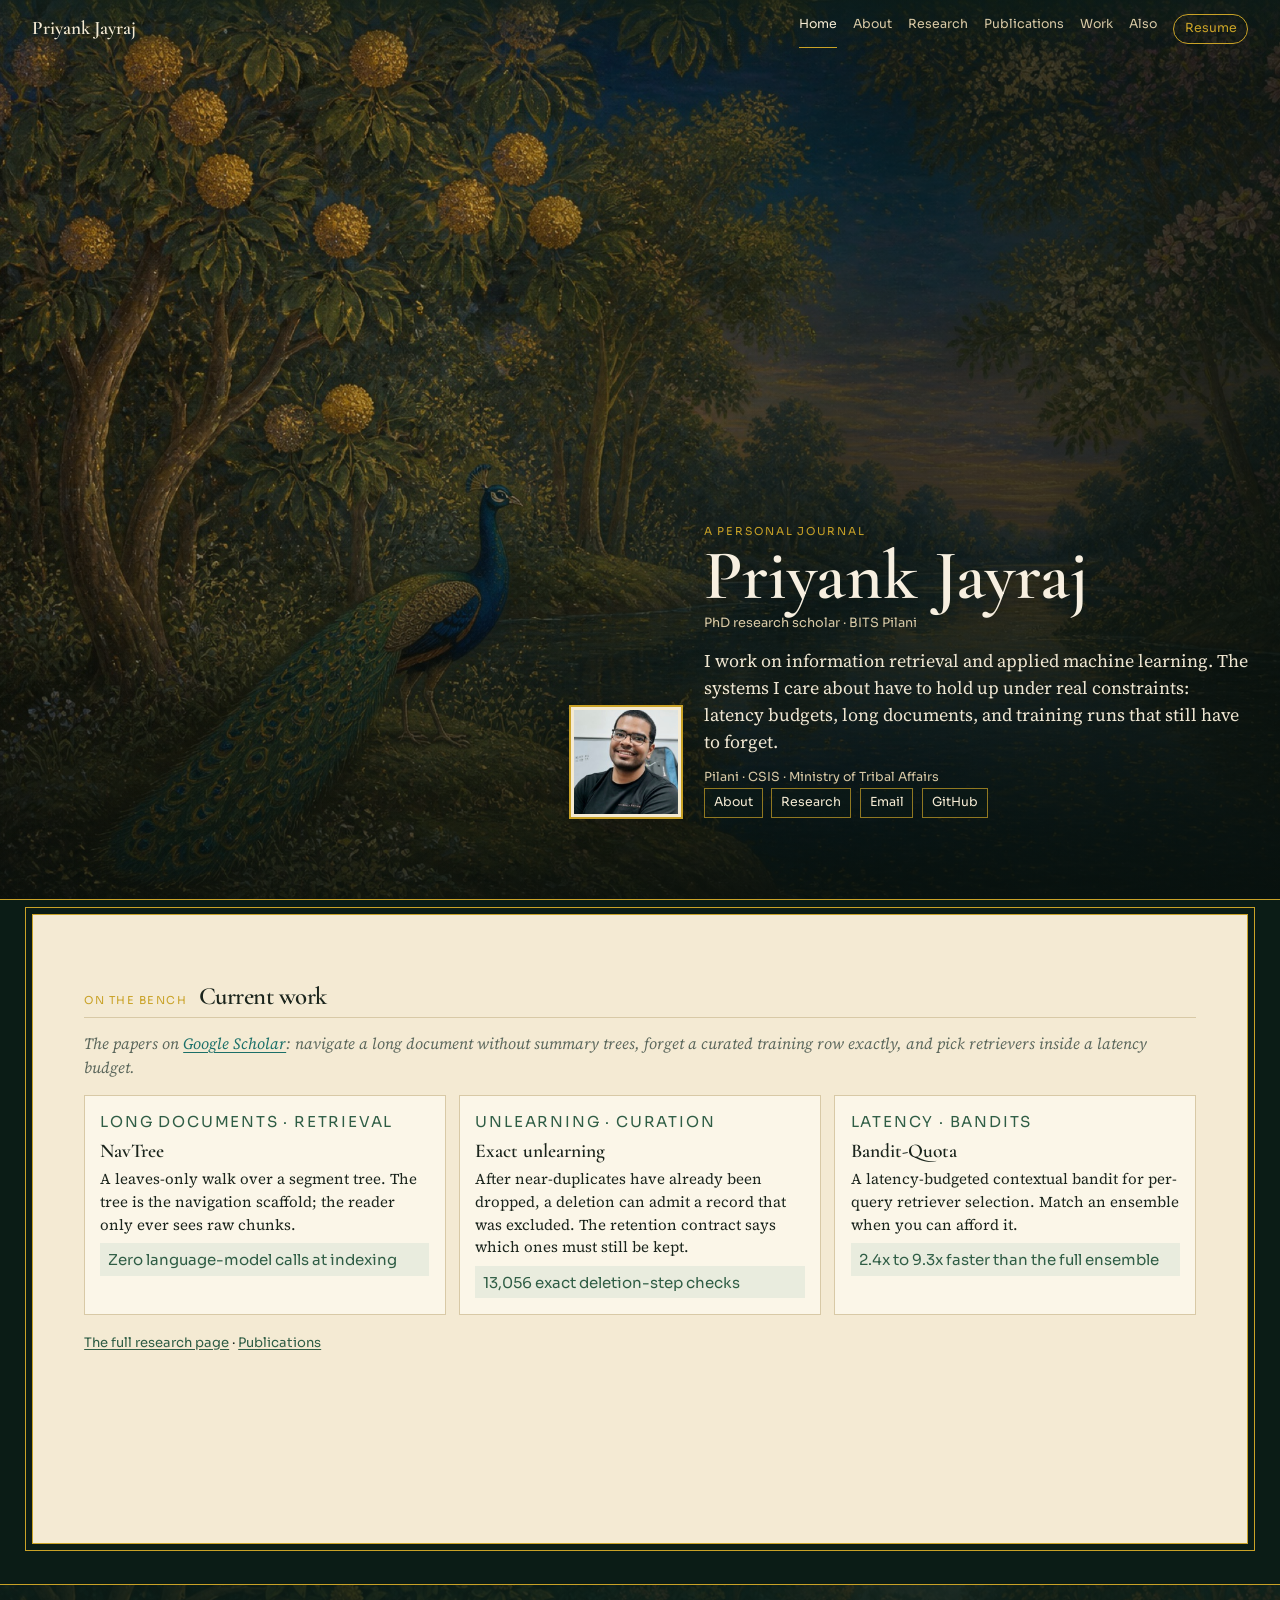
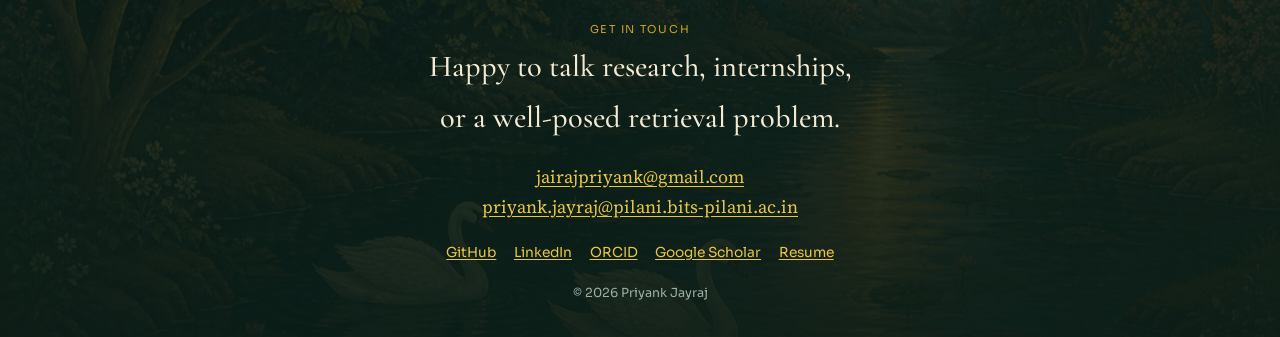
==== index.html @ d5f0e496 "Revert the site redesign and restore the Research tab. Co-authored-by: Cursor <cursoragent@cursor.co" ====
<!DOCTYPE html>
<html lang="en">
<head>
  <meta charset="utf-8">
  <meta name="viewport" content="width=device-width, initial-scale=1">
  <title>Priyank Jayraj | Information Retrieval &amp; Applied ML</title>
  <meta name="description" content="Priyank Jayraj is a PhD research scholar at BITS Pilani working on information retrieval and applied machine learning: long-document retrieval, exact unlearning, and latency-budgeted retriever selection.">
  <meta name="author" content="Priyank Jayraj">
  <link rel="canonical" href="https://skcpda.github.io/">
  <link rel="icon" href="favicon.svg" type="image/svg+xml">
  <meta name="theme-color" content="#0b1c16">
  <meta property="og:type" content="website">
  <meta property="og:title" content="Priyank Jayraj | Information Retrieval &amp; Applied ML">
  <meta property="og:description" content="PhD researcher at BITS Pilani. Long-document retrieval, exact unlearning, and latency-budgeted retriever selection. Previously Microsoft, ShareChat, and PowerUp Money.">
  <meta property="og:url" content="https://skcpda.github.io/">
  <meta property="og:image" content="https://skcpda.github.io/assets/grove-banner.jpg">
  <meta name="twitter:card" content="summary_large_image">
  <link rel="preconnect" href="https://fonts.googleapis.com">
  <link rel="preconnect" href="https://fonts.gstatic.com" crossorigin>
  <link href="https://fonts.googleapis.com/css2?family=Cormorant+Garamond:ital,wght@0,500;0,600;0,700;1,500&family=Source+Serif+4:opsz,wght@8..60,400;8..60,500;8..60,600&family=Sora:wght@400;500;600&display=swap" rel="stylesheet">
  <link rel="stylesheet" href="styles.css?v=11">

  <script type="application/ld+json">
  {
    "@context": "https://schema.org",
    "@type": "Person",
    "name": "Priyank Jayraj",
    "jobTitle": "PhD Research Scholar",
    "affiliation": { "@type": "CollegeOrUniversity", "name": "BITS Pilani" },
    "url": "https://skcpda.github.io/",
    "email": "mailto:jairajpriyank@gmail.com",
    "image": "https://skcpda.github.io/assets/photo.jpg",
    "sameAs": [
      "https://github.com/skcpda",
      "https://www.linkedin.com/in/priyank-jayraj-4380b4178/",
      "https://orcid.org/0009-0001-1670-1931",
      "https://scholar.google.com/citations?user=9L6XpCAAAAAJ&hl=en"
    ]
  }
  </script>
</head>
<body class="is-home">
  <canvas id="grove-dust" aria-hidden="true"></canvas>
  <a class="skip-link" href="#main">Skip to content</a>
  <header class="site-header">
    <div class="header-inner">
      <a class="brand" href="index.html">Priyank Jayraj</a>
      <button class="nav-toggle" type="button" aria-expanded="false" aria-controls="site-nav" aria-label="Open menu">
        <span></span><span></span>
      </button>
      <nav id="site-nav" class="nav-links" aria-label="Primary">
        <a class="is-active" href="index.html">Home</a>
        <a href="about.html">About</a>
        <a href="research.html">Research</a>
        <a href="publications.html">Publications</a>
        <a href="experience.html">Work</a>
        <a href="also.html">Also</a>
        <a class="nav-cta" href="assets/Priyank_Jayraj_Resume.pdf" target="_blank" rel="noopener">Resume</a>
      </nav>
    </div>
  </header>

  <section class="cover" aria-label="Introduction">
    <img class="cover-art" src="assets/grove-banner.jpg" alt="A dusk forest grove with kadamba trees, a river, and a peacock on the bank." width="1920" height="1080">
    <div class="cover-shade"></div>
    <div class="cover-copy">
      <span class="pfp-frame cover-pfp">
        <img class="pfp" src="assets/photo.jpg" alt="Priyank Jayraj" width="640" height="640">
      </span>
      <div class="cover-text">
        <p class="kicker">A personal journal</p>
        <h1>Priyank Jayraj</h1>
        <p class="role">PhD research scholar · BITS Pilani</p>
        <p class="lede">
          I work on information retrieval and applied machine learning.
          The systems I care about have to hold up under real constraints:
          latency budgets, long documents, and training runs that still have to forget.
        </p>
        <p class="byline">Pilani · CSIS · Ministry of Tribal Affairs</p>
        <p class="masthead-links">
          <a href="about.html">About</a>
          <a href="research.html">Research</a>
          <a href="mailto:jairajpriyank@gmail.com">Email</a>
          <a href="https://github.com/skcpda">GitHub</a>
        </p>
      </div>
    </div>
  </section>

  <main id="main" class="journal journal--home">
    <section class="entry">
      <header class="entry-head">
        <p class="idx">On the bench</p>
        <h2>Current work</h2>
      </header>
      <p class="dek">
        The papers on
        <a href="https://scholar.google.com/citations?user=9L6XpCAAAAAJ&amp;hl=en" target="_blank" rel="noopener">Google Scholar</a>:
        navigate a long document without summary trees, forget a curated training row exactly,
        and pick retrievers inside a latency budget.
      </p>
      <div class="note-grid">
        <article class="note reveal">
          <p class="note-kicker">Long documents · retrieval</p>
          <h3><a href="https://arxiv.org/abs/2610.06902" target="_blank" rel="noopener">NavTree</a></h3>
          <p>A leaves-only walk over a segment tree. The tree is the navigation scaffold; the reader only ever sees raw chunks.</p>
          <p class="facts">Zero language-model calls at indexing</p>
        </article>
        <article class="note reveal reveal-2">
          <p class="note-kicker">Unlearning · curation</p>
          <h3><a href="https://arxiv.org/abs/2610.33426" target="_blank" rel="noopener">Exact unlearning</a></h3>
          <p>After near-duplicates have already been dropped, a deletion can admit a record that was excluded. The retention contract says which ones must still be kept.</p>
          <p class="facts">13,056 exact deletion-step checks</p>
        </article>
        <article class="note reveal reveal-3">
          <p class="note-kicker">Latency · bandits</p>
          <h3><a href="https://doi.org/10.1145/3799682.3839855" target="_blank" rel="noopener">Bandit-Quota</a></h3>
          <p>A latency-budgeted contextual bandit for per-query retriever selection. Match an ensemble when you can afford it.</p>
          <p class="facts">2.4x to 9.3x faster than the full ensemble</p>
        </article>
      </div>
      <p class="continue"><a href="research.html">The full research page</a> · <a href="publications.html">Publications</a></p>
    </section>
  </main>

  <footer class="site-footer" id="contact">
    <div class="footer-copy">
      <p class="kicker">Get in touch</p>
      <h2>Happy to talk research, internships, or a well-posed retrieval problem.</h2>
      <p>
        <a href="mailto:jairajpriyank@gmail.com">jairajpriyank@gmail.com</a><br>
        <a href="mailto:priyank.jayraj@pilani.bits-pilani.ac.in">priyank.jayraj@pilani.bits-pilani.ac.in</a>
      </p>
      <p class="footer-links">
        <a href="https://github.com/skcpda">GitHub</a>
        <a href="https://www.linkedin.com/in/priyank-jayraj-4380b4178/">LinkedIn</a>
        <a href="https://orcid.org/0009-0001-1670-1931">ORCID</a>
        <a href="https://scholar.google.com/citations?user=9L6XpCAAAAAJ&amp;hl=en" target="_blank" rel="noopener">Google Scholar</a>
        <a href="assets/Priyank_Jayraj_Resume.pdf">Resume</a>
      </p>
      <p class="copyright">© <span id="year">2026</span> Priyank Jayraj</p>
    </div>
  </footer>
  <script src="script.js?v=11"></script>
</body>
</html>
---- styles.css ----
:root {
  --night: #0b1c16;
  --night-2: #10241c;
  --paper: #f4ead3;
  --ink: #1a241c;
  --muted: #5b675c;
  --line: #d8c9a6;
  --gold: #c9a227;
  --peacock: #1a6f68;
  --leaf: #2f5d45;
  --serif: "Source Serif 4", Georgia, serif;
  --display: "Cormorant Garamond", Palatino, serif;
  --ui: "Sora", "Avenir Next", sans-serif;
  --journal: 76rem;
  --header: 3.6rem;
}

*,
*::before,
*::after {
  box-sizing: border-box;
}

html {
  scroll-behavior: smooth;
}

body {
  margin: 0;
  color: var(--ink);
  background-color: var(--night);
  background-image:
    linear-gradient(rgba(11, 28, 22, 0.78), rgba(11, 28, 22, 0.88)),
    url("assets/vine-pattern.jpg");
  background-size: auto, 420px;
  background-attachment: fixed;
  font-family: var(--serif);
  font-size: 1.12rem;
  line-height: 1.7;
  overflow-x: hidden;
}

img {
  max-width: 100%;
  height: auto;
  display: block;
}

a {
  color: var(--peacock);
  text-underline-offset: 0.18em;
}

a:hover {
  color: var(--leaf);
}

.skip-link {
  position: absolute;
  left: 1rem;
  top: -4rem;
  z-index: 20;
  background: var(--gold);
  color: var(--night);
  padding: 0.6rem 0.9rem;
}

.skip-link:focus {
  top: 1rem;
}

.site-header {
  position: sticky;
  top: 0;
  z-index: 10;
  background: rgba(11, 28, 22, 0.94);
  border-bottom: 1px solid var(--gold);
}

.is-home .site-header {
  position: absolute;
  left: 0;
  right: 0;
  background: linear-gradient(to bottom, rgba(11, 28, 22, 0.62), rgba(11, 28, 22, 0));
  border-bottom: 0;
}

.is-home .site-header.is-scrolled,
.is-home .site-header:has(.nav-links.is-open) {
  position: fixed;
  background: rgba(11, 28, 22, 0.94);
  border-bottom: 1px solid var(--gold);
}

.is-home .cover {
  min-height: 100svh;
}

.header-inner {
  width: min(var(--journal), calc(100% - 2rem));
  margin: 0 auto;
  min-height: var(--header);
  display: flex;
  align-items: center;
  justify-content: space-between;
  gap: 0.75rem 1rem;
  flex-wrap: wrap;
  padding: 0.45rem 0;
}

.brand {
  color: #f4ead3;
  text-decoration: none;
  font-family: var(--display);
  font-size: 1.2rem;
  font-weight: 600;
}

.nav-links {
  display: flex;
  flex-wrap: wrap;
  justify-content: flex-end;
  gap: 0.35rem 1rem;
  font-family: var(--ui);
  font-size: 0.78rem;
}

.nav-links a {
  color: #d8c9a6;
  text-decoration: none;
}

.nav-links a:hover,
.nav-links a.is-active {
  color: #f4ead3;
}

.nav-cta {
  border: 1px solid var(--gold);
  color: var(--gold) !important;
  padding: 0.22rem 0.65rem;
  border-radius: 999px;
}

.nav-toggle {
  display: none;
  width: 2.3rem;
  height: 2.3rem;
  border: 0;
  background: transparent;
  padding: 0;
}

.nav-toggle span {
  display: block;
  height: 1.5px;
  margin: 6px 4px;
  background: #f4ead3;
}

.cover {
  position: relative;
  z-index: 1;
  min-height: calc(100svh - var(--header));
  overflow: hidden;
  border-bottom: 1px solid var(--gold);
}

.cover-art {
  position: absolute;
  inset: 0;
  width: 100%;
  height: 100%;
  object-fit: cover;
  object-position: 36% 48%;
  animation: kenburns 32s ease-in-out infinite alternate;
}

.cover-shade {
  position: absolute;
  inset: 0;
  background:
    linear-gradient(100deg, rgba(8, 16, 12, 0.08) 0%, rgba(8, 16, 12, 0.12) 36%, rgba(8, 16, 12, 0.62) 64%, rgba(8, 16, 12, 0.78) 100%),
    linear-gradient(to top, rgba(8, 16, 12, 0.72) 0%, rgba(8, 16, 12, 0.18) 42%, transparent 62%);
}

.cover-copy {
  position: absolute;
  right: max(1.4rem, calc((100% - var(--journal)) / 2));
  bottom: 9%;
  display: grid;
  grid-template-columns: auto minmax(0, 34rem);
  gap: 1.2rem 1.4rem;
  align-items: end;
  max-width: min(46rem, calc(100% - 2.4rem));
  color: #f4ead3;
}

.cover-pfp {
  width: 108px;
  height: 108px;
  background: rgba(11, 28, 22, 0.35);
  box-shadow: 0 0 0 1px var(--gold), 0 10px 28px rgba(0, 0, 0, 0.35);
}

.cover .kicker {
  color: var(--gold);
}

.cover h1 {
  margin: 0;
  font-family: var(--display);
  font-size: clamp(2.6rem, 7vw, 4.4rem);
  font-weight: 600;
  line-height: 0.95;
  color: #f7efe0;
  text-shadow: 0 2px 24px rgba(8, 16, 12, 0.45);
}

.cover .role,
.cover .byline {
  color: #d8c9a6;
}

.cover .lede {
  margin: 0.85rem 0 0.7rem;
  max-width: 34rem;
  color: #efe6d2;
  font-size: 1.12rem;
  line-height: 1.5;
}

.cover .masthead-links a {
  color: #f4ead3;
  border-color: rgba(201, 162, 39, 0.7);
  background: rgba(11, 28, 22, 0.38);
}

.cover .masthead-links a:hover {
  background: rgba(201, 162, 39, 0.18);
  border-color: var(--gold);
}

.journal--home {
  min-height: 0;
  margin-top: 1.4rem;
}

.hero {
  margin: 0;
  height: min(48vw, 340px);
  overflow: hidden;
  border-bottom: 1px solid var(--gold);
}

.hero img {
  width: 100%;
  height: 100%;
  object-fit: cover;
  object-position: 42% 60%;
}

.journal {
  width: min(var(--journal), calc(100% - 1.4rem));
  margin: 0.85rem auto 2.5rem;
  padding: 2.6rem 3.2rem 3rem;
  min-height: 70vh;
  background: var(--paper);
  border: 1px solid var(--gold);
  box-shadow: 0 0 0 6px var(--night), 0 0 0 7px var(--gold);
  font-size: 1.02rem;
  line-height: 1.5;
}

.masthead {
  display: grid;
  grid-template-columns: auto minmax(0, 1fr);
  column-gap: 2.2rem;
  row-gap: 0.45rem;
  align-items: start;
  padding-bottom: 1.8rem;
  margin-bottom: 0.4rem;
  border-bottom: 1px solid var(--gold);
}

.author {
  display: flex;
  align-items: center;
  gap: 1.15rem;
  grid-row: 1 / 4;
  margin: 0;
}

.lede {
  margin: 0;
  font-size: 1.06rem;
  line-height: 1.55;
}

.byline {
  margin: 0;
  color: var(--muted);
  font-family: var(--ui);
  font-size: 0.78rem;
}

.masthead-links {
  display: flex;
  flex-wrap: wrap;
  gap: 0.45rem 0.55rem;
  margin: 0;
  font-family: var(--ui);
  font-size: 0.78rem;
}

.pfp-frame {
  display: grid;
  place-items: center;
  width: 112px;
  height: 112px;
  flex: 0 0 auto;
  padding: 3px;
  background: var(--paper);
  border: 1px solid var(--gold);
}

.pfp {
  width: 100%;
  height: 100%;
  object-fit: contain;
  object-position: center;
}

.kicker {
  margin: 0 0 0.15rem;
  font-family: var(--ui);
  font-size: 0.68rem;
  letter-spacing: 0.16em;
  text-transform: uppercase;
  color: var(--peacock);
}

.masthead h1 {
  margin: 0;
  font-family: var(--display);
  font-size: clamp(1.9rem, 5vw, 2.55rem);
  font-weight: 600;
  line-height: 1.1;
}

.role {
  margin: 0.15rem 0 0;
  color: var(--muted);
  font-family: var(--ui);
  font-size: 0.8rem;
}

.masthead-links a {
  text-decoration: none;
  border: 1px solid var(--line);
  padding: 0.22rem 0.55rem;
  background: #fbf6e8;
}

.entry {
  padding: 1.6rem 0 0.2rem;
  overflow: hidden;
  scroll-margin-top: 5rem;
}

.entry + .entry {
  margin-top: 0.6rem;
  border-top: 0;
}

.entry-head {
  display: flex;
  align-items: baseline;
  gap: 0.7rem;
  margin: 0 0 0.85rem;
  padding-bottom: 0.45rem;
  border-bottom: 1px solid var(--line);
}

.idx {
  margin: 0;
  font-family: var(--ui);
  font-size: 0.68rem;
  letter-spacing: 0.14em;
  text-transform: uppercase;
  color: var(--gold);
  flex: 0 0 auto;
}

.entry h2 {
  margin: 0;
  font-family: var(--display);
  font-size: 1.55rem;
  font-weight: 600;
  letter-spacing: -0.02em;
  line-height: 1.15;
}

.prose {
  columns: 2;
  column-gap: 2.4rem;
}

.prose p {
  margin: 0 0 0.65rem;
}

.dek {
  margin: 0 0 1rem;
  color: var(--muted);
  font-style: italic;
  font-size: 0.98rem;
}

blockquote {
  margin: 0.85rem 0 0;
  padding: 0.15rem 0 0.15rem 0.9rem;
  border-left: 2px solid var(--gold);
  color: var(--muted);
  font-family: var(--display);
  font-size: 1.12rem;
  font-style: italic;
  line-height: 1.4;
  column-span: all;
}

.note-grid {
  display: grid;
  grid-template-columns: repeat(3, minmax(0, 1fr));
  gap: 0.85rem;
}

.also-grid {
  display: grid;
  grid-template-columns: 1fr 1fr;
  gap: 0.85rem;
}

.note {
  margin: 0;
  padding: 0.9rem 0.95rem 1rem;
  background: #fbf6e8;
  border: 1px solid var(--line);
}

.note p,
.note li {
  margin: 0 0 0.45rem;
  font-size: 0.94rem;
}

.note p:last-child,
.note li:last-child {
  margin-bottom: 0;
}

.note-kicker {
  margin: 0 0 0.3rem;
  font-family: var(--ui);
  font-size: 0.68rem;
  letter-spacing: 0.12em;
  text-transform: uppercase;
  color: var(--leaf);
}

.facts {
  margin: 0.55rem 0 0.4rem;
  padding: 0.35rem 0.5rem;
  background: rgba(26, 111, 104, 0.08);
  font-family: var(--ui);
  font-size: 0.74rem;
  line-height: 1.4;
  color: var(--leaf);
}

.note h3 a {
  color: inherit;
  text-decoration: none;
}

.note h3 a:hover {
  color: var(--peacock);
}

.note h3,
.job h3,
.pubs h3 {
  margin: 0 0 0.3rem;
  font-family: var(--display);
  font-size: 1.22rem;
  font-weight: 600;
  line-height: 1.2;
}

.note ul,
.job ul {
  margin: 0;
  padding-left: 1.05rem;
}

.icpc {
  display: grid;
  grid-template-columns: 1fr 1fr;
  gap: 0.15rem 0.8rem;
  font-size: 0.86rem;
}

.job {
  display: grid;
  grid-template-columns: 15.5rem minmax(0, 1fr);
  gap: 0.4rem 1.4rem;
  margin: 0;
  padding: 1rem 0;
  border-top: 1px solid var(--line);
}

.job:first-of-type {
  margin-top: 0.2rem;
}

.job h3 {
  font-size: 1.28rem;
  margin: 0 0 0.2rem;
}

.job header p {
  margin: 0;
  color: var(--muted);
  font-family: var(--ui);
  font-size: 0.75rem;
  line-height: 1.4;
}

.job li {
  margin: 0 0 0.35rem;
  font-size: 0.95rem;
}

.job li:last-child {
  margin-bottom: 0;
}

.pubs {
  list-style: none;
  margin: 0;
  padding: 0;
}

.pubs li {
  margin: 0;
  padding: 0.85rem 0;
  border-top: 1px solid var(--line);
}

.pubs li:first-child {
  border-top: 0;
  padding-top: 0.15rem;
}

.pub-venue {
  display: inline-block;
  margin: 0 0 0.25rem;
  padding: 0.12rem 0.45rem;
  border: 1px solid var(--gold);
  font-family: var(--ui);
  font-size: 0.68rem;
  letter-spacing: 0.06em;
  text-transform: uppercase;
  color: var(--leaf);
}

.pubs h3 {
  font-size: 1.12rem;
}

.pub-authors,
.pub-place {
  margin: 0.15rem 0 0;
  font-family: var(--ui);
  font-size: 0.78rem;
  color: var(--muted);
}

.site-footer {
  margin: 0;
  color: #f4ead3;
  text-align: center;
  background-image:
    linear-gradient(rgba(11, 28, 22, 0.82), rgba(11, 28, 22, 0.94)),
    url("assets/swans.jpg");
  background-size: cover;
  background-position: center 60%;
  border-top: 1px solid var(--gold);
}

.footer-copy {
  width: min(var(--journal), calc(100% - 2rem));
  margin: 0 auto;
  padding: 2.2rem 0 2rem;
}

.site-footer .kicker {
  color: var(--gold);
}

.site-footer h2 {
  margin: 0 auto 0.9rem;
  max-width: 28rem;
  font-family: var(--display);
  font-weight: 500;
  font-size: clamp(1.4rem, 3vw, 1.9rem);
}

.site-footer a {
  color: #e8c547;
}

.footer-links {
  display: flex;
  justify-content: center;
  flex-wrap: wrap;
  gap: 0.7rem 1.1rem;
  font-family: var(--ui);
  font-size: 0.86rem;
}

.copyright {
  margin: 1.2rem 0 0;
  color: #9bb0a6;
  font-family: var(--ui);
  font-size: 0.78rem;
}

@media (max-width: 840px) {
  .nav-toggle {
    display: block;
  }

  .nav-links {
    display: none;
    position: static;
    width: 100%;
    flex-direction: column;
    align-items: flex-start;
    padding: 0.15rem 0 0.35rem;
    gap: 0.55rem;
  }

  .nav-links.is-open {
    display: flex;
  }

  .journal {
    padding: 1.3rem 1.05rem 1.7rem;
  }

  .hero {
    height: 200px;
  }

  .cover {
    min-height: 100svh;
  }

  .cover-copy {
    left: 1rem;
    right: 1rem;
    bottom: 1.25rem;
    grid-template-columns: 1fr;
    max-width: none;
  }

  .cover-pfp {
    width: 84px;
    height: 84px;
  }

  .cover .lede {
    font-size: 1rem;
  }

  .cover-shade {
    background:
      linear-gradient(to top, rgba(8, 16, 12, 0.88) 0%, rgba(8, 16, 12, 0.45) 46%, rgba(8, 16, 12, 0.18) 100%);
  }

  .masthead,
  .note-grid,
  .also-grid,
  .job,
  .icpc,
  .prose {
    grid-template-columns: 1fr;
    columns: 1;
  }

  .author {
    grid-row: auto;
  }

  .pfp-frame {
    width: 88px;
    height: 88px;
  }
}

#grove-dust {
  position: fixed;
  inset: 0;
  z-index: 0;
  width: 100%;
  height: 100%;
  pointer-events: none;
}

.site-header,
.hero,
.journal,
.site-footer {
  position: relative;
  z-index: 1;
}

.site-header {
  z-index: 10;
}

.hero img {
  animation: kenburns 28s ease-in-out infinite alternate;
}

.hero--compact {
  height: min(28vw, 168px);
}

.journal {
  animation: journal-open 0.85s cubic-bezier(0.22, 1, 0.36, 1);
}

.grove-mark {
  position: absolute;
  width: 7.5rem;
  opacity: 0.14;
  pointer-events: none;
  animation: sway 7s ease-in-out infinite;
}

.grove-mark--peacock {
  top: 1.2rem;
  right: 1.4rem;
}

.grove-mark--swan {
  bottom: 1.4rem;
  left: 1.2rem;
  width: 6.2rem;
  animation-delay: -2.4s;
}

.journal {
  position: relative;
}

.nav-links a {
  position: relative;
  transition: color 0.2s ease;
}

.nav-links a::after {
  content: "";
  position: absolute;
  left: 0;
  bottom: -0.28rem;
  width: 100%;
  height: 1px;
  background: var(--gold);
  transform: scaleX(0);
  transform-origin: left;
  transition: transform 0.25s ease;
}

.nav-links a:hover::after,
.nav-links a.is-active::after {
  transform: scaleX(1);
}

.nav-cta::after {
  display: none;
}

.nav-cta {
  transition: background 0.2s ease, color 0.2s ease, box-shadow 0.2s ease;
}

.nav-cta:hover {
  background: var(--gold);
  color: var(--night) !important;
  box-shadow: 0 0 16px rgba(201, 162, 39, 0.35);
}

.pfp-frame {
  animation: glow-ring 4.8s ease-in-out infinite;
}

.masthead-links a {
  transition: border-color 0.2s ease, transform 0.2s ease, background 0.2s ease;
}

.masthead-links a:hover {
  border-color: var(--gold);
  transform: translateY(-2px);
  background: #fff8e6;
}

.note,
.job,
.pubs li,
.pub-card {
  transition: transform 0.25s ease, border-color 0.25s ease, box-shadow 0.25s ease;
}

.note:hover,
.pub-card:hover {
  transform: translateY(-4px);
  border-color: var(--gold);
  box-shadow: 0 10px 24px rgba(11, 28, 22, 0.1);
}

.continue {
  margin: 1.1rem 0 0;
  font-family: var(--ui);
  font-size: 0.82rem;
}

.continue a {
  color: var(--leaf);
}

.chapter-grid {
  display: grid;
  grid-template-columns: repeat(3, minmax(0, 1fr));
  gap: 0.85rem;
  margin-top: 0.4rem;
}

.chapter {
  display: block;
  padding: 1rem 1rem 1.05rem;
  color: inherit;
  text-decoration: none;
  background: #fbf6e8;
  border: 1px solid var(--line);
  transition: transform 0.25s ease, border-color 0.25s ease, box-shadow 0.25s ease;
}

.chapter:hover {
  color: inherit;
  transform: translateY(-4px);
  border-color: var(--gold);
  box-shadow: 0 10px 24px rgba(11, 28, 22, 0.1);
}

.chapter .idx {
  margin-bottom: 0.35rem;
}

.chapter h3 {
  margin: 0 0 0.35rem;
  font-family: var(--display);
  font-size: 1.28rem;
}

.chapter p {
  margin: 0;
  color: var(--muted);
  font-size: 0.92rem;
}

.pub-card {
  margin: 0 0 0.9rem;
  padding: 1rem 1.05rem 1.05rem;
  background: #fbf6e8;
  border: 1px solid var(--line);
}

.pub-card h3 {
  margin: 0.35rem 0 0.35rem;
  font-family: var(--display);
  font-size: 1.18rem;
  line-height: 1.25;
}

.pub-card h3 a {
  color: inherit;
  text-decoration: none;
}

.pub-card h3 a:hover {
  color: var(--peacock);
}

.btn-row {
  display: flex;
  flex-wrap: wrap;
  gap: 0.45rem;
  margin-top: 0.7rem;
}

.btn {
  display: inline-flex;
  align-items: center;
  padding: 0.22rem 0.6rem;
  border: 1px solid var(--gold);
  color: var(--leaf);
  font-family: var(--ui);
  font-size: 0.72rem;
  letter-spacing: 0.04em;
  text-decoration: none;
  background: rgba(201, 162, 39, 0.08);
  transition: background 0.2s ease, color 0.2s ease;
}

.btn:hover {
  background: var(--gold);
  color: var(--night);
}

.reveal {
  opacity: 0;
  transform: translateY(18px);
}

.reveal.is-in {
  animation: rise 0.7s cubic-bezier(0.22, 1, 0.36, 1) forwards;
}

.reveal-2 { animation-delay: 0.08s; }
.reveal-3 { animation-delay: 0.16s; }
.reveal-4 { animation-delay: 0.24s; }

@keyframes kenburns {
  from { transform: scale(1) translate3d(0, 0, 0); }
  to { transform: scale(1.08) translate3d(-1.4%, -1.2%, 0); }
}

@keyframes journal-open {
  from {
    opacity: 0;
    transform: translateY(22px) scale(0.985);
  }
  to {
    opacity: 1;
    transform: none;
  }
}

@keyframes sway {
  0%, 100% { transform: rotate(-3deg) translateY(0); }
  50% { transform: rotate(4deg) translateY(-6px); }
}

@keyframes glow-ring {
  0%, 100% { box-shadow: 0 0 0 0 rgba(201, 162, 39, 0.18); }
  50% { box-shadow: 0 0 0 6px rgba(201, 162, 39, 0); }
}

@keyframes rise {
  to {
    opacity: 1;
    transform: none;
  }
}

@media (max-width: 840px) {
  .chapter-grid {
    grid-template-columns: 1fr;
  }

  .grove-mark {
    display: none;
  }

  .hero--compact {
    height: 120px;
  }
}

@media (prefers-reduced-motion: reduce) {
  html {
    scroll-behavior: auto;
  }

  body {
    background-attachment: scroll;
  }

  .hero img,
  .cover-art,
  .journal,
  .grove-mark,
  .pfp-frame,
  .reveal,
  .reveal.is-in {
    animation: none !important;
    opacity: 1;
    transform: none;
  }

  .note:hover,
  .pub-card:hover,
  .chapter:hover,
  .masthead-links a:hover {
    transform: none;
  }
}
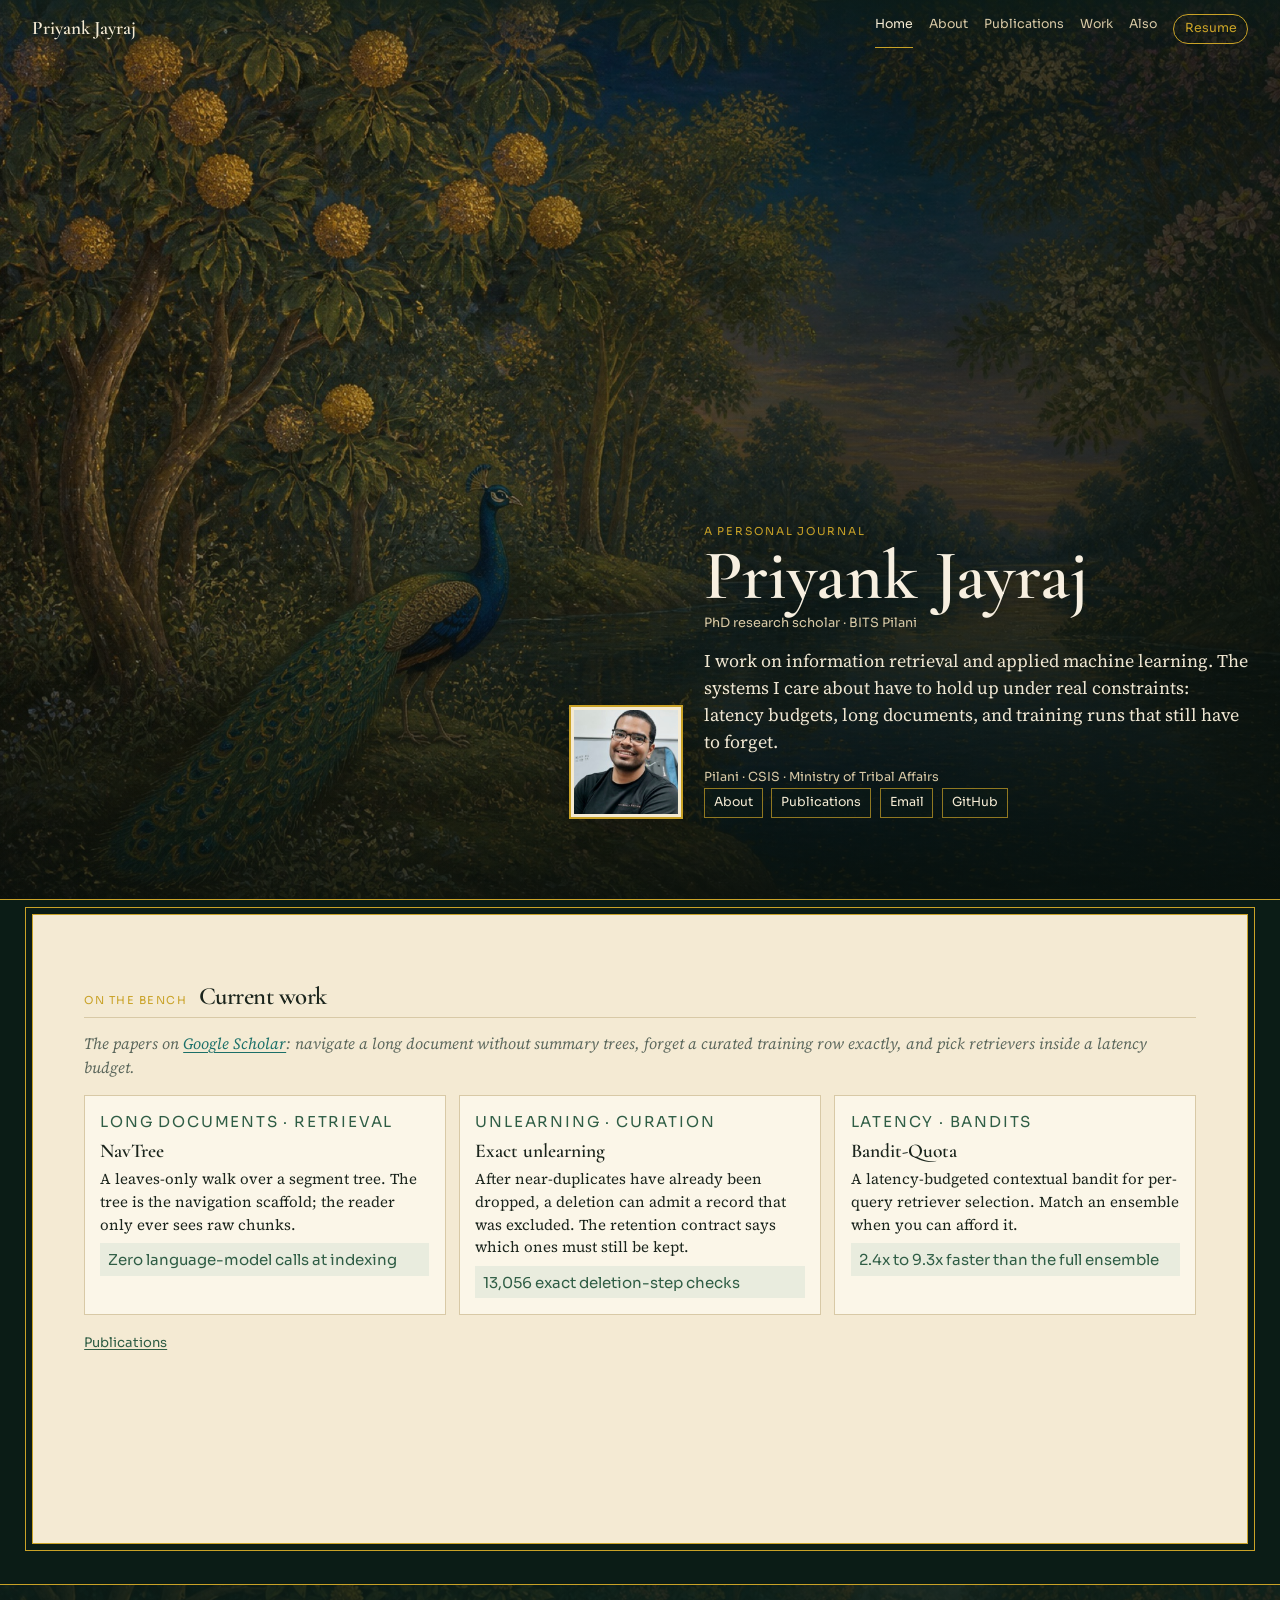
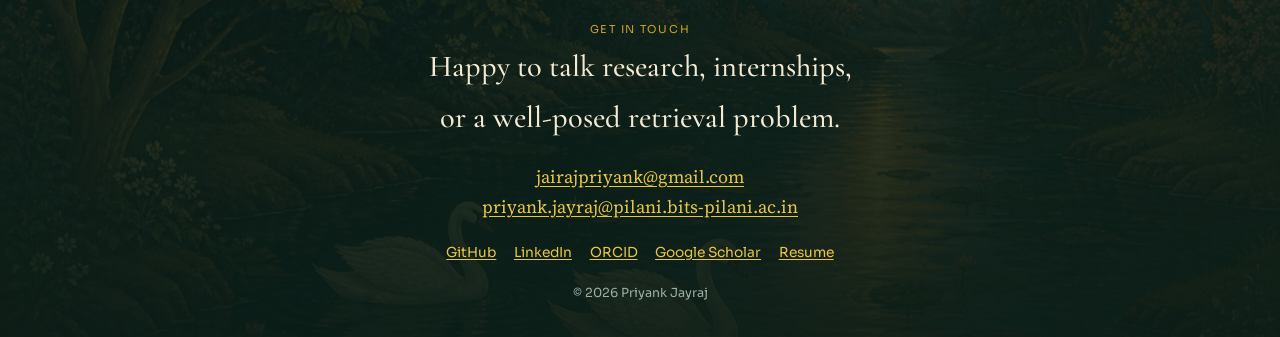
==== commit e5348934: "Remove the Research tab from the site navigation. Co-authored-by: Cursor <cursoragent@cursor.com>" ====
--- a/index.html
+++ b/index.html
@@ -51,7 +51,6 @@
       <nav id="site-nav" class="nav-links" aria-label="Primary">
         <a class="is-active" href="index.html">Home</a>
         <a href="about.html">About</a>
-        <a href="research.html">Research</a>
         <a href="publications.html">Publications</a>
         <a href="experience.html">Work</a>
         <a href="also.html">Also</a>
@@ -79,7 +78,7 @@
         <p class="byline">Pilani · CSIS · Ministry of Tribal Affairs</p>
         <p class="masthead-links">
           <a href="about.html">About</a>
-          <a href="research.html">Research</a>
+          <a href="publications.html">Publications</a>
           <a href="mailto:jairajpriyank@gmail.com">Email</a>
           <a href="https://github.com/skcpda">GitHub</a>
         </p>
@@ -119,7 +118,7 @@
           <p class="facts">2.4x to 9.3x faster than the full ensemble</p>
         </article>
       </div>
-      <p class="continue"><a href="research.html">The full research page</a> · <a href="publications.html">Publications</a></p>
+      <p class="continue"><a href="publications.html">Publications</a></p>
     </section>
   </main>
 
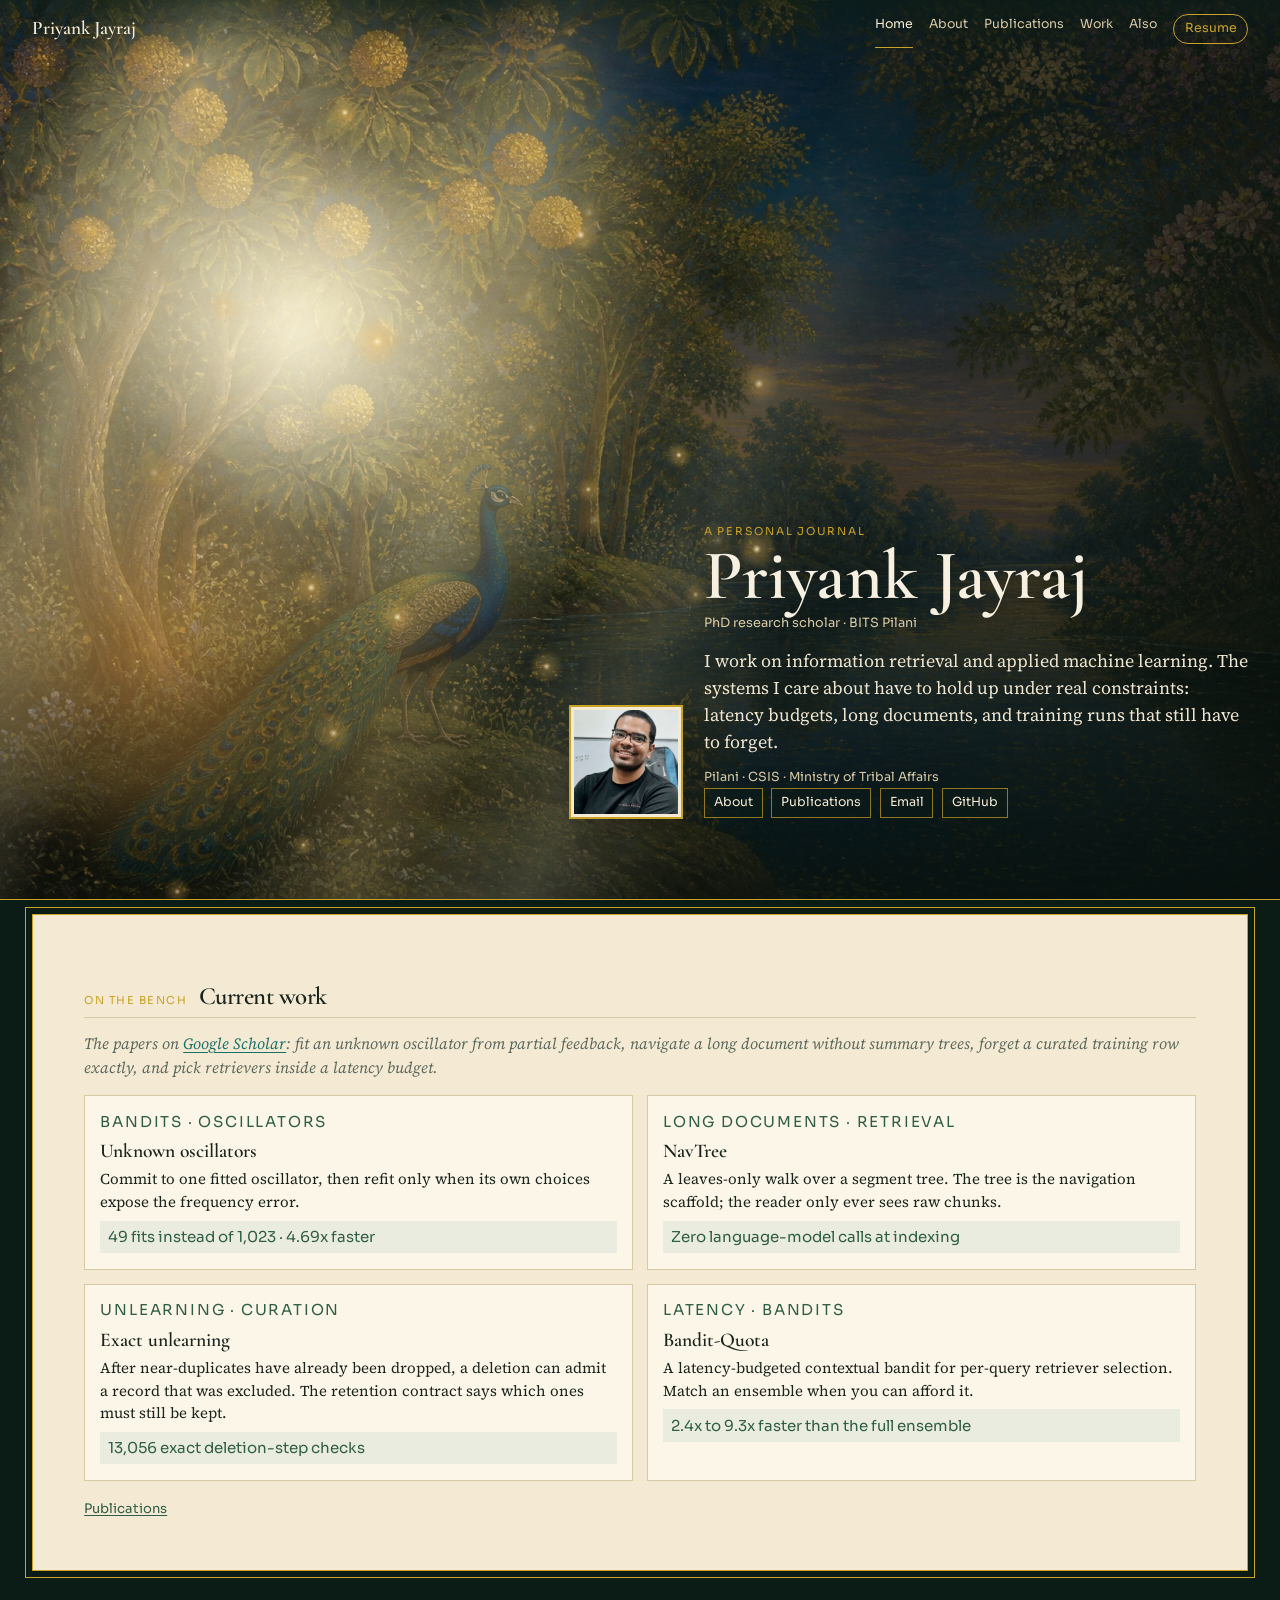
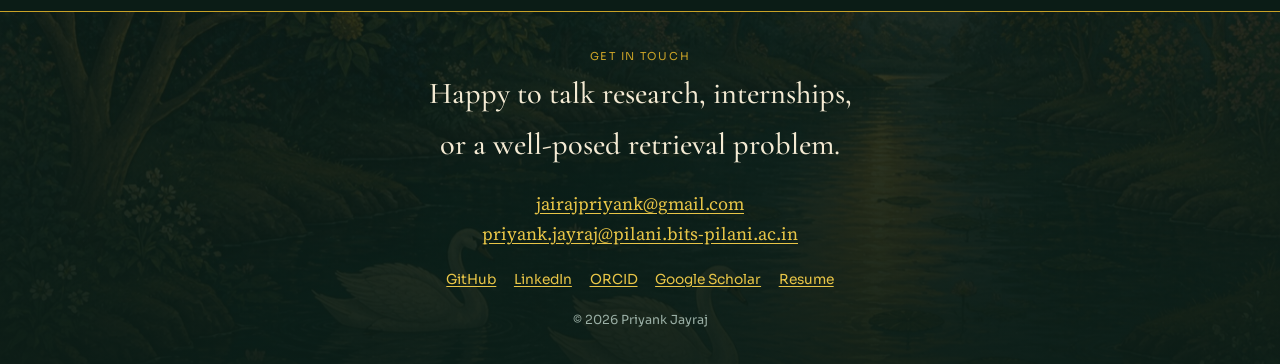
==== commit d7db0493: "Add the oscillators paper and light the home cover. Co-authored-by: Cursor <cursoragent@cursor.com>" ====
--- a/index.html
+++ b/index.html
@@ -18,7 +18,7 @@
   <link rel="preconnect" href="https://fonts.googleapis.com">
   <link rel="preconnect" href="https://fonts.gstatic.com" crossorigin>
   <link href="https://fonts.googleapis.com/css2?family=Cormorant+Garamond:ital,wght@0,500;0,600;0,700;1,500&family=Source+Serif+4:opsz,wght@8..60,400;8..60,500;8..60,600&family=Sora:wght@400;500;600&display=swap" rel="stylesheet">
-  <link rel="stylesheet" href="styles.css?v=11">
+  <link rel="stylesheet" href="styles.css?v=13">
 
   <script type="application/ld+json">
   {
@@ -61,6 +61,9 @@
 
   <section class="cover" aria-label="Introduction">
     <img class="cover-art" src="assets/grove-banner.jpg" alt="A dusk forest grove with kadamba trees, a river, and a peacock on the bank." width="1920" height="1080">
+    <div class="cover-glow" aria-hidden="true"></div>
+    <div class="cover-beams" aria-hidden="true"></div>
+    <canvas class="cover-lights" id="cover-lights" aria-hidden="true"></canvas>
     <div class="cover-shade"></div>
     <div class="cover-copy">
       <span class="pfp-frame cover-pfp">
@@ -95,11 +98,17 @@
       <p class="dek">
         The papers on
         <a href="https://scholar.google.com/citations?user=9L6XpCAAAAAJ&amp;hl=en" target="_blank" rel="noopener">Google Scholar</a>:
-        navigate a long document without summary trees, forget a curated training row exactly,
-        and pick retrievers inside a latency budget.
+        fit an unknown oscillator from partial feedback, navigate a long document without summary trees,
+        forget a curated training row exactly, and pick retrievers inside a latency budget.
       </p>
-      <div class="note-grid">
+      <div class="note-grid note-grid--four">
         <article class="note reveal">
+          <p class="note-kicker">Bandits · oscillators</p>
+          <h3><a href="https://arxiv.org/abs/2611.27492" target="_blank" rel="noopener">Unknown oscillators</a></h3>
+          <p>Commit to one fitted oscillator, then refit only when its own choices expose the frequency error.</p>
+          <p class="facts">49 fits instead of 1,023 · 4.69x faster</p>
+        </article>
+        <article class="note reveal reveal-2">
           <p class="note-kicker">Long documents · retrieval</p>
           <h3><a href="https://arxiv.org/abs/2610.06902" target="_blank" rel="noopener">NavTree</a></h3>
           <p>A leaves-only walk over a segment tree. The tree is the navigation scaffold; the reader only ever sees raw chunks.</p>
@@ -140,6 +149,6 @@
       <p class="copyright">© <span id="year">2026</span> Priyank Jayraj</p>
     </div>
   </footer>
-  <script src="script.js?v=11"></script>
+  <script src="script.js?v=13"></script>
 </body>
 </html>
--- a/styles.css
+++ b/styles.css
@@ -169,22 +169,71 @@
 .cover-art {
   position: absolute;
   inset: 0;
+  z-index: 0;
   width: 100%;
   height: 100%;
   object-fit: cover;
   object-position: 36% 48%;
-  animation: kenburns 32s ease-in-out infinite alternate;
+  animation:
+    kenburns 28s ease-in-out infinite alternate,
+    grove-bright 9s ease-in-out infinite;
+}
+
+.cover-glow,
+.cover-beams,
+.cover-lights {
+  position: absolute;
+  inset: 0;
+  z-index: 3;
+  width: 100%;
+  height: 100%;
+  pointer-events: none;
+}
+
+.cover-glow {
+  background:
+    radial-gradient(ellipse 50% 64% at 24% 34%, rgba(255, 226, 160, 0.72), transparent 64%),
+    radial-gradient(ellipse 28% 34% at 12% 72%, rgba(255, 176, 80, 0.5), transparent 72%);
+  mix-blend-mode: screen;
+  animation: grove-breathe 7.5s ease-in-out infinite;
+  -webkit-mask-image: linear-gradient(100deg, #000 0%, #000 48%, transparent 74%);
+  mask-image: linear-gradient(100deg, #000 0%, #000 48%, transparent 74%);
+}
+
+.cover-glow::after {
+  content: "";
+  position: absolute;
+  width: 34%;
+  height: 42%;
+  left: 6%;
+  top: 16%;
+  background: radial-gradient(circle, rgba(255, 248, 220, 0.85), transparent 68%);
+  filter: blur(10px);
+  animation: light-drift 16s ease-in-out infinite alternate;
+}
+
+.cover-beams {
+  background:
+    linear-gradient(112deg, transparent 6%, rgba(255, 232, 170, 0.34) 14%, transparent 24%),
+    linear-gradient(104deg, transparent 30%, rgba(255, 214, 130, 0.22) 38%, transparent 48%),
+    linear-gradient(118deg, transparent 50%, rgba(255, 244, 200, 0.26) 57%, transparent 66%);
+  mix-blend-mode: screen;
+  animation: beams-drift 18s ease-in-out infinite alternate;
+  -webkit-mask-image: linear-gradient(100deg, #000 0%, #000 40%, transparent 66%);
+  mask-image: linear-gradient(100deg, #000 0%, #000 40%, transparent 66%);
 }
 
 .cover-shade {
   position: absolute;
   inset: 0;
+  z-index: 2;
   background:
-    linear-gradient(100deg, rgba(8, 16, 12, 0.08) 0%, rgba(8, 16, 12, 0.12) 36%, rgba(8, 16, 12, 0.62) 64%, rgba(8, 16, 12, 0.78) 100%),
-    linear-gradient(to top, rgba(8, 16, 12, 0.72) 0%, rgba(8, 16, 12, 0.18) 42%, transparent 62%);
+    linear-gradient(100deg, rgba(8, 16, 12, 0) 0%, rgba(8, 16, 12, 0.04) 34%, rgba(8, 16, 12, 0.58) 64%, rgba(8, 16, 12, 0.8) 100%),
+    linear-gradient(to top, rgba(8, 16, 12, 0.58) 0%, rgba(8, 16, 12, 0.12) 40%, transparent 60%);
 }
 
 .cover-copy {
+  z-index: 4;
   position: absolute;
   right: max(1.4rem, calc((100% - var(--journal)) / 2));
   bottom: 9%;
@@ -435,6 +484,10 @@
   gap: 0.85rem;
 }
 
+.note-grid--four {
+  grid-template-columns: repeat(2, minmax(0, 1fr));
+}
+
 .also-grid {
   display: grid;
   grid-template-columns: 1fr 1fr;
@@ -686,7 +739,14 @@
 
   .cover-shade {
     background:
-      linear-gradient(to top, rgba(8, 16, 12, 0.88) 0%, rgba(8, 16, 12, 0.45) 46%, rgba(8, 16, 12, 0.18) 100%);
+      linear-gradient(to top, rgba(8, 16, 12, 0.88) 0%, rgba(8, 16, 12, 0.42) 48%, rgba(8, 16, 12, 0.08) 100%);
+  }
+
+  .cover-glow,
+  .cover-beams,
+  .cover-lights {
+    -webkit-mask-image: linear-gradient(to bottom, #000 0%, #000 40%, transparent 64%);
+    mask-image: linear-gradient(to bottom, #000 0%, #000 40%, transparent 64%);
   }
 
   .masthead,
@@ -948,6 +1008,26 @@
   to { transform: scale(1.08) translate3d(-1.4%, -1.2%, 0); }
 }
 
+@keyframes grove-bright {
+  0%, 100% { filter: brightness(1.02) saturate(1.02); }
+  50% { filter: brightness(1.2) saturate(1.12); }
+}
+
+@keyframes grove-breathe {
+  0%, 100% { opacity: 0.72; }
+  50% { opacity: 1; }
+}
+
+@keyframes light-drift {
+  from { transform: translate3d(0, 0, 0) scale(1); }
+  to { transform: translate3d(12%, 8%, 0) scale(1.12); }
+}
+
+@keyframes beams-drift {
+  from { transform: translate3d(-4%, 0, 0); }
+  to { transform: translate3d(5%, -2%, 0); }
+}
+
 @keyframes journal-open {
   from {
     opacity: 0;
@@ -1001,6 +1081,9 @@
 
   .hero img,
   .cover-art,
+  .cover-glow,
+  .cover-glow::after,
+  .cover-beams,
   .journal,
   .grove-mark,
   .pfp-frame,
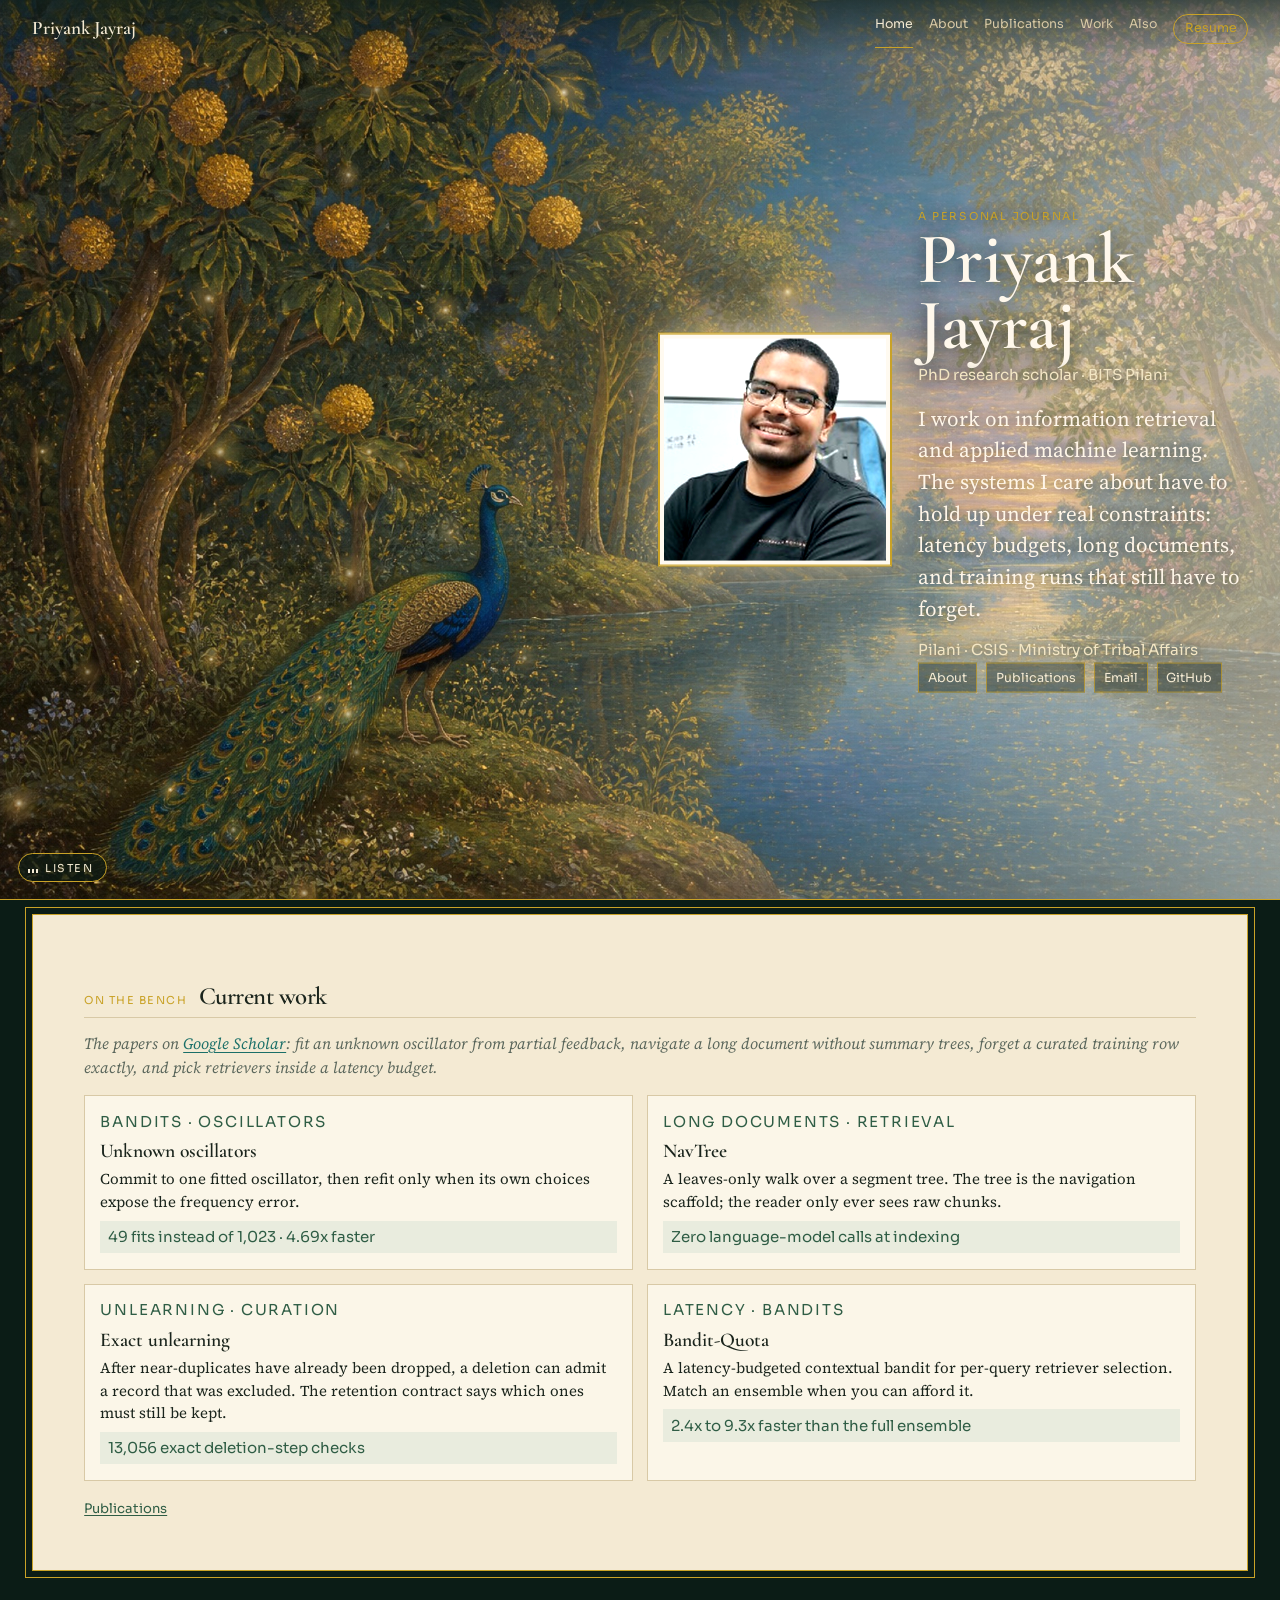
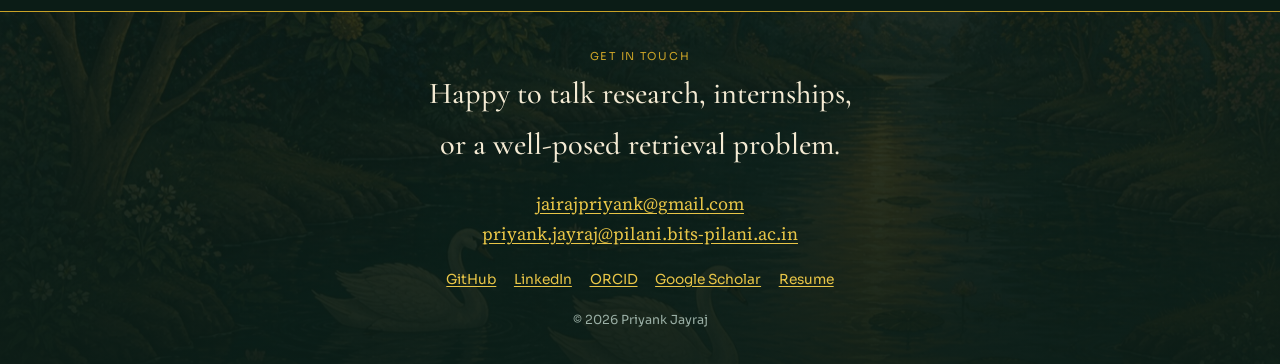
==== commit c00cbdc2: "Enlarge the home portrait and loop a flute under the grove. The left-side shine is gone, the floatin" ====
--- a/index.html
+++ b/index.html
@@ -18,7 +18,7 @@
   <link rel="preconnect" href="https://fonts.googleapis.com">
   <link rel="preconnect" href="https://fonts.gstatic.com" crossorigin>
   <link href="https://fonts.googleapis.com/css2?family=Cormorant+Garamond:ital,wght@0,500;0,600;0,700;1,500&family=Source+Serif+4:opsz,wght@8..60,400;8..60,500;8..60,600&family=Sora:wght@400;500;600&display=swap" rel="stylesheet">
-  <link rel="stylesheet" href="styles.css?v=13">
+  <link rel="stylesheet" href="styles.css?v=17">
 
   <script type="application/ld+json">
   {
@@ -61,10 +61,13 @@
 
   <section class="cover" aria-label="Introduction">
     <img class="cover-art" src="assets/grove-banner.jpg" alt="A dusk forest grove with kadamba trees, a river, and a peacock on the bank." width="1920" height="1080">
-    <div class="cover-glow" aria-hidden="true"></div>
-    <div class="cover-beams" aria-hidden="true"></div>
     <canvas class="cover-lights" id="cover-lights" aria-hidden="true"></canvas>
     <div class="cover-shade"></div>
+    <button class="sound-toggle" type="button" aria-pressed="false" aria-label="Play the flute">
+      <span class="sound-bars" aria-hidden="true"><span></span><span></span><span></span></span>
+      <span class="sound-label">Listen</span>
+    </button>
+    <audio id="grove-audio" loop preload="auto" src="assets/flute.mp3"></audio>
     <div class="cover-copy">
       <span class="pfp-frame cover-pfp">
         <img class="pfp" src="assets/photo.jpg" alt="Priyank Jayraj" width="640" height="640">
@@ -149,6 +152,6 @@
       <p class="copyright">© <span id="year">2026</span> Priyank Jayraj</p>
     </div>
   </footer>
-  <script src="script.js?v=13"></script>
+  <script src="script.js?v=14"></script>
 </body>
 </html>
--- a/styles.css
+++ b/styles.css
@@ -174,13 +174,10 @@
   height: 100%;
   object-fit: cover;
   object-position: 36% 48%;
-  animation:
-    kenburns 28s ease-in-out infinite alternate,
-    grove-bright 9s ease-in-out infinite;
-}
-
-.cover-glow,
-.cover-beams,
+  filter: brightness(1.12) saturate(1.06);
+  animation: kenburns 28s ease-in-out infinite alternate;
+}
+
 .cover-lights {
   position: absolute;
   inset: 0;
@@ -190,66 +187,92 @@
   pointer-events: none;
 }
 
-.cover-glow {
-  background:
-    radial-gradient(ellipse 50% 64% at 24% 34%, rgba(255, 226, 160, 0.72), transparent 64%),
-    radial-gradient(ellipse 28% 34% at 12% 72%, rgba(255, 176, 80, 0.5), transparent 72%);
-  mix-blend-mode: screen;
-  animation: grove-breathe 7.5s ease-in-out infinite;
-  -webkit-mask-image: linear-gradient(100deg, #000 0%, #000 48%, transparent 74%);
-  mask-image: linear-gradient(100deg, #000 0%, #000 48%, transparent 74%);
-}
-
-.cover-glow::after {
-  content: "";
-  position: absolute;
-  width: 34%;
-  height: 42%;
-  left: 6%;
-  top: 16%;
-  background: radial-gradient(circle, rgba(255, 248, 220, 0.85), transparent 68%);
-  filter: blur(10px);
-  animation: light-drift 16s ease-in-out infinite alternate;
-}
-
-.cover-beams {
-  background:
-    linear-gradient(112deg, transparent 6%, rgba(255, 232, 170, 0.34) 14%, transparent 24%),
-    linear-gradient(104deg, transparent 30%, rgba(255, 214, 130, 0.22) 38%, transparent 48%),
-    linear-gradient(118deg, transparent 50%, rgba(255, 244, 200, 0.26) 57%, transparent 66%);
-  mix-blend-mode: screen;
-  animation: beams-drift 18s ease-in-out infinite alternate;
-  -webkit-mask-image: linear-gradient(100deg, #000 0%, #000 40%, transparent 66%);
-  mask-image: linear-gradient(100deg, #000 0%, #000 40%, transparent 66%);
-}
-
 .cover-shade {
   position: absolute;
   inset: 0;
   z-index: 2;
-  background:
-    linear-gradient(100deg, rgba(8, 16, 12, 0) 0%, rgba(8, 16, 12, 0.04) 34%, rgba(8, 16, 12, 0.58) 64%, rgba(8, 16, 12, 0.8) 100%),
-    linear-gradient(to top, rgba(8, 16, 12, 0.58) 0%, rgba(8, 16, 12, 0.12) 40%, transparent 60%);
+  background: linear-gradient(90deg, transparent 36%, rgba(255, 246, 220, 0.55) 100%);
+  mix-blend-mode: screen;
 }
 
 .cover-copy {
   z-index: 4;
   position: absolute;
-  right: max(1.4rem, calc((100% - var(--journal)) / 2));
-  bottom: 9%;
+  right: max(1.6rem, calc((100% - var(--journal)) / 2));
+  top: 50%;
   display: grid;
-  grid-template-columns: auto minmax(0, 34rem);
-  gap: 1.2rem 1.4rem;
-  align-items: end;
-  max-width: min(46rem, calc(100% - 2.4rem));
+  grid-template-columns: auto minmax(0, 1fr);
+  gap: 1.35rem 1.7rem;
+  align-items: center;
+  width: min(46vw, 40rem);
+  max-width: calc(100% - 2.8rem);
   color: #f4ead3;
-}
-
-.cover-pfp {
-  width: 108px;
-  height: 108px;
-  background: rgba(11, 28, 22, 0.35);
-  box-shadow: 0 0 0 1px var(--gold), 0 10px 28px rgba(0, 0, 0, 0.35);
+  transform: translateY(-50%);
+}
+
+.cover .cover-pfp {
+  width: 232px;
+  height: 232px;
+  padding: 4px;
+  background: #fffaf0;
+  box-shadow:
+    0 0 0 1px var(--gold),
+    0 0 42px rgba(255, 236, 190, 0.7),
+    0 16px 36px rgba(0, 0, 0, 0.3);
+}
+
+.cover .cover-pfp .pfp {
+  filter: brightness(1.22) contrast(1.08) saturate(1.08);
+}
+
+.sound-toggle {
+  position: fixed;
+  z-index: 12;
+  left: 1.15rem;
+  bottom: 1.15rem;
+  display: inline-flex;
+  align-items: center;
+  gap: 0.45rem;
+  padding: 0.38rem 0.75rem 0.38rem 0.55rem;
+  border: 1px solid var(--gold);
+  border-radius: 999px;
+  background: rgba(11, 28, 22, 0.62);
+  color: #f4ead3;
+  font-family: var(--ui);
+  font-size: 0.68rem;
+  letter-spacing: 0.14em;
+  text-transform: uppercase;
+  cursor: pointer;
+}
+
+.sound-toggle[aria-pressed="true"] {
+  background: var(--gold);
+  color: var(--night);
+}
+
+.sound-bars {
+  display: inline-flex;
+  align-items: flex-end;
+  gap: 2px;
+  height: 11px;
+}
+
+.sound-bars span {
+  width: 2px;
+  height: 4px;
+  background: currentColor;
+}
+
+.sound-toggle[aria-pressed="true"] .sound-bars span:nth-child(1) {
+  animation: sound-eq 0.7s ease-in-out infinite;
+}
+
+.sound-toggle[aria-pressed="true"] .sound-bars span:nth-child(2) {
+  animation: sound-eq 0.7s ease-in-out 0.15s infinite;
+}
+
+.sound-toggle[aria-pressed="true"] .sound-bars span:nth-child(3) {
+  animation: sound-eq 0.7s ease-in-out 0.3s infinite;
 }
 
 .cover .kicker {
@@ -259,23 +282,31 @@
 .cover h1 {
   margin: 0;
   font-family: var(--display);
-  font-size: clamp(2.6rem, 7vw, 4.4rem);
+  font-size: clamp(3.2rem, 5.6vw, 5.6rem);
   font-weight: 600;
-  line-height: 0.95;
-  color: #f7efe0;
-  text-shadow: 0 2px 24px rgba(8, 16, 12, 0.45);
+  line-height: 0.92;
+  color: #fff8ec;
+  text-shadow: 0 2px 18px rgba(8, 16, 12, 0.72);
+}
+
+.cover .kicker,
+.cover .role,
+.cover .byline,
+.cover .lede {
+  text-shadow: 0 1px 12px rgba(8, 16, 12, 0.7);
 }
 
 .cover .role,
 .cover .byline {
-  color: #d8c9a6;
+  color: #f3e6c4;
+  font-size: 0.95rem;
 }
 
 .cover .lede {
-  margin: 0.85rem 0 0.7rem;
-  max-width: 34rem;
-  color: #efe6d2;
-  font-size: 1.12rem;
+  margin: 0.95rem 0 0.8rem;
+  max-width: none;
+  color: #fff6e8;
+  font-size: 1.32rem;
   line-height: 1.5;
 }
 
@@ -723,14 +754,28 @@
   .cover-copy {
     left: 1rem;
     right: 1rem;
+    top: auto;
     bottom: 1.25rem;
+    width: auto;
     grid-template-columns: 1fr;
     max-width: none;
-  }
-
-  .cover-pfp {
-    width: 84px;
-    height: 84px;
+    transform: none;
+  }
+
+  .cover .cover-pfp {
+    width: 132px;
+    height: 132px;
+  }
+
+  .sound-toggle {
+    top: calc(var(--header) + 0.45rem);
+    right: 1rem;
+    bottom: auto;
+    left: auto;
+  }
+
+  .cover h1 {
+    font-size: clamp(2.6rem, 12vw, 3.4rem);
   }
 
   .cover .lede {
@@ -739,14 +784,18 @@
 
   .cover-shade {
     background:
-      linear-gradient(to top, rgba(8, 16, 12, 0.88) 0%, rgba(8, 16, 12, 0.42) 48%, rgba(8, 16, 12, 0.08) 100%);
-  }
-
-  .cover-glow,
-  .cover-beams,
+      linear-gradient(to top, rgba(8, 16, 12, 0.55) 0%, rgba(8, 16, 12, 0.16) 42%, transparent 70%);
+    mix-blend-mode: normal;
+  }
+
   .cover-lights {
     -webkit-mask-image: linear-gradient(to bottom, #000 0%, #000 40%, transparent 64%);
     mask-image: linear-gradient(to bottom, #000 0%, #000 40%, transparent 64%);
+  }
+
+  .folio-shell {
+    padding-left: 1.15rem;
+    padding-top: 3.1rem;
   }
 
   .masthead,
@@ -990,6 +1039,130 @@
   color: var(--night);
 }
 
+.folio-list {
+  display: flex;
+  flex-direction: column;
+  gap: 0.95rem;
+}
+
+.folio-shell {
+  position: relative;
+  overflow: hidden;
+  padding: 1.25rem 1.35rem 1.2rem 4.6rem;
+  background:
+    linear-gradient(165deg, #fffdf6 0%, #f4e7c8 100%);
+  border: 1px solid rgba(201, 162, 39, 0.45);
+  box-shadow:
+    inset 4px 0 0 var(--gold),
+    0 12px 30px rgba(11, 28, 22, 0.07);
+  transition: transform 0.35s ease, border-color 0.35s ease, box-shadow 0.35s ease;
+}
+
+.folio-shell::before {
+  content: "";
+  position: absolute;
+  inset: 0;
+  background: linear-gradient(110deg, transparent 30%, rgba(255, 236, 180, 0.7) 48%, transparent 66%);
+  transform: translateX(-130%);
+  pointer-events: none;
+}
+
+.folio-shell:hover {
+  transform: translateY(-6px);
+  border-color: var(--gold);
+  box-shadow: 0 16px 36px rgba(11, 28, 22, 0.12), 0 0 0 1px rgba(201, 162, 39, 0.35);
+}
+
+.folio-shell:hover::before {
+  animation: folio-sheen 1s ease;
+}
+
+.folio.is-open .folio-shell {
+  border-color: var(--gold);
+  box-shadow:
+    inset 4px 0 0 var(--peacock),
+    0 20px 44px rgba(11, 28, 22, 0.14);
+}
+
+.folio-index {
+  position: absolute;
+  top: 0.85rem;
+  left: 0.85rem;
+  margin: 0;
+  font-family: var(--display);
+  font-size: 1.85rem;
+  line-height: 1;
+  color: var(--gold);
+  animation: index-glow 3.6s ease-in-out infinite;
+}
+
+.folio-shell h3 {
+  margin: 0.4rem 0 0.35rem;
+  font-family: var(--display);
+  font-size: clamp(1.35rem, 2.2vw, 1.75rem);
+  line-height: 1.15;
+  letter-spacing: -0.02em;
+}
+
+.folio-shell h3 a {
+  color: inherit;
+  text-decoration: none;
+  background-image: linear-gradient(var(--gold), var(--gold));
+  background-repeat: no-repeat;
+  background-size: 0 1px;
+  background-position: 0 100%;
+  transition: background-size 0.35s ease, color 0.35s ease;
+}
+
+.folio-shell h3 a:hover,
+.folio.is-open .folio-shell h3 a {
+  color: var(--peacock);
+  background-size: 100% 1px;
+}
+
+.abstract-toggle {
+  cursor: pointer;
+  font: inherit;
+}
+
+.folio.is-open .abstract-toggle {
+  background: var(--gold);
+  color: var(--night);
+}
+
+.abstract {
+  display: grid;
+  grid-template-rows: 0fr;
+  transition: grid-template-rows 0.5s cubic-bezier(0.22, 1, 0.36, 1);
+}
+
+.folio.is-open .abstract {
+  grid-template-rows: 1fr;
+}
+
+.abstract-inner {
+  overflow: hidden;
+}
+
+.abstract-inner p {
+  margin: 0;
+  padding: 0.85rem 0.95rem;
+  background: rgba(255, 252, 244, 0.72);
+  border-left: 2px solid transparent;
+  color: var(--ink);
+  font-size: 0.98rem;
+  opacity: 0;
+  transform: translateY(8px);
+  transition: opacity 0.4s ease 0.05s, transform 0.4s ease 0.05s, border-color 0.4s ease;
+}
+
+.folio.is-open .abstract-inner p {
+  margin-top: 0.9rem;
+  border-left-color: var(--gold);
+  opacity: 1;
+  transform: none;
+}
+
 .reveal {
   opacity: 0;
   transform: translateY(18px);
@@ -999,9 +1172,25 @@
   animation: rise 0.7s cubic-bezier(0.22, 1, 0.36, 1) forwards;
 }
 
-.reveal-2 { animation-delay: 0.08s; }
-.reveal-3 { animation-delay: 0.16s; }
-.reveal-4 { animation-delay: 0.24s; }
+.reveal-2 { animation-delay: 0.1s; }
+.reveal-3 { animation-delay: 0.2s; }
+.reveal-4 { animation-delay: 0.3s; }
+.reveal-5 { animation-delay: 0.4s; }
+
+@keyframes sound-eq {
+  0%, 100% { height: 3px; }
+  50% { height: 11px; }
+}
+
+@keyframes folio-sheen {
+  from { transform: translateX(-130%); }
+  to { transform: translateX(130%); }
+}
+
+@keyframes index-glow {
+  0%, 100% { text-shadow: 0 0 0 rgba(201, 162, 39, 0); }
+  50% { text-shadow: 0 0 14px rgba(201, 162, 39, 0.55); }
+}
 
 @keyframes kenburns {
   from { transform: scale(1) translate3d(0, 0, 0); }
@@ -1081,9 +1270,10 @@
 
   .hero img,
   .cover-art,
-  .cover-glow,
-  .cover-glow::after,
-  .cover-beams,
+  .sound-bars span,
+  .folio-shell,
+  .folio-shell::before,
+  .folio-index,
   .journal,
   .grove-mark,
   .pfp-frame,
@@ -1094,6 +1284,15 @@
     transform: none;
   }
 
+  .abstract,
+  .abstract-inner p {
+    transition: none;
+  }
+
+  .folio-shell:hover {
+    transform: none;
+  }
+
   .note:hover,
   .pub-card:hover,
   .chapter:hover,
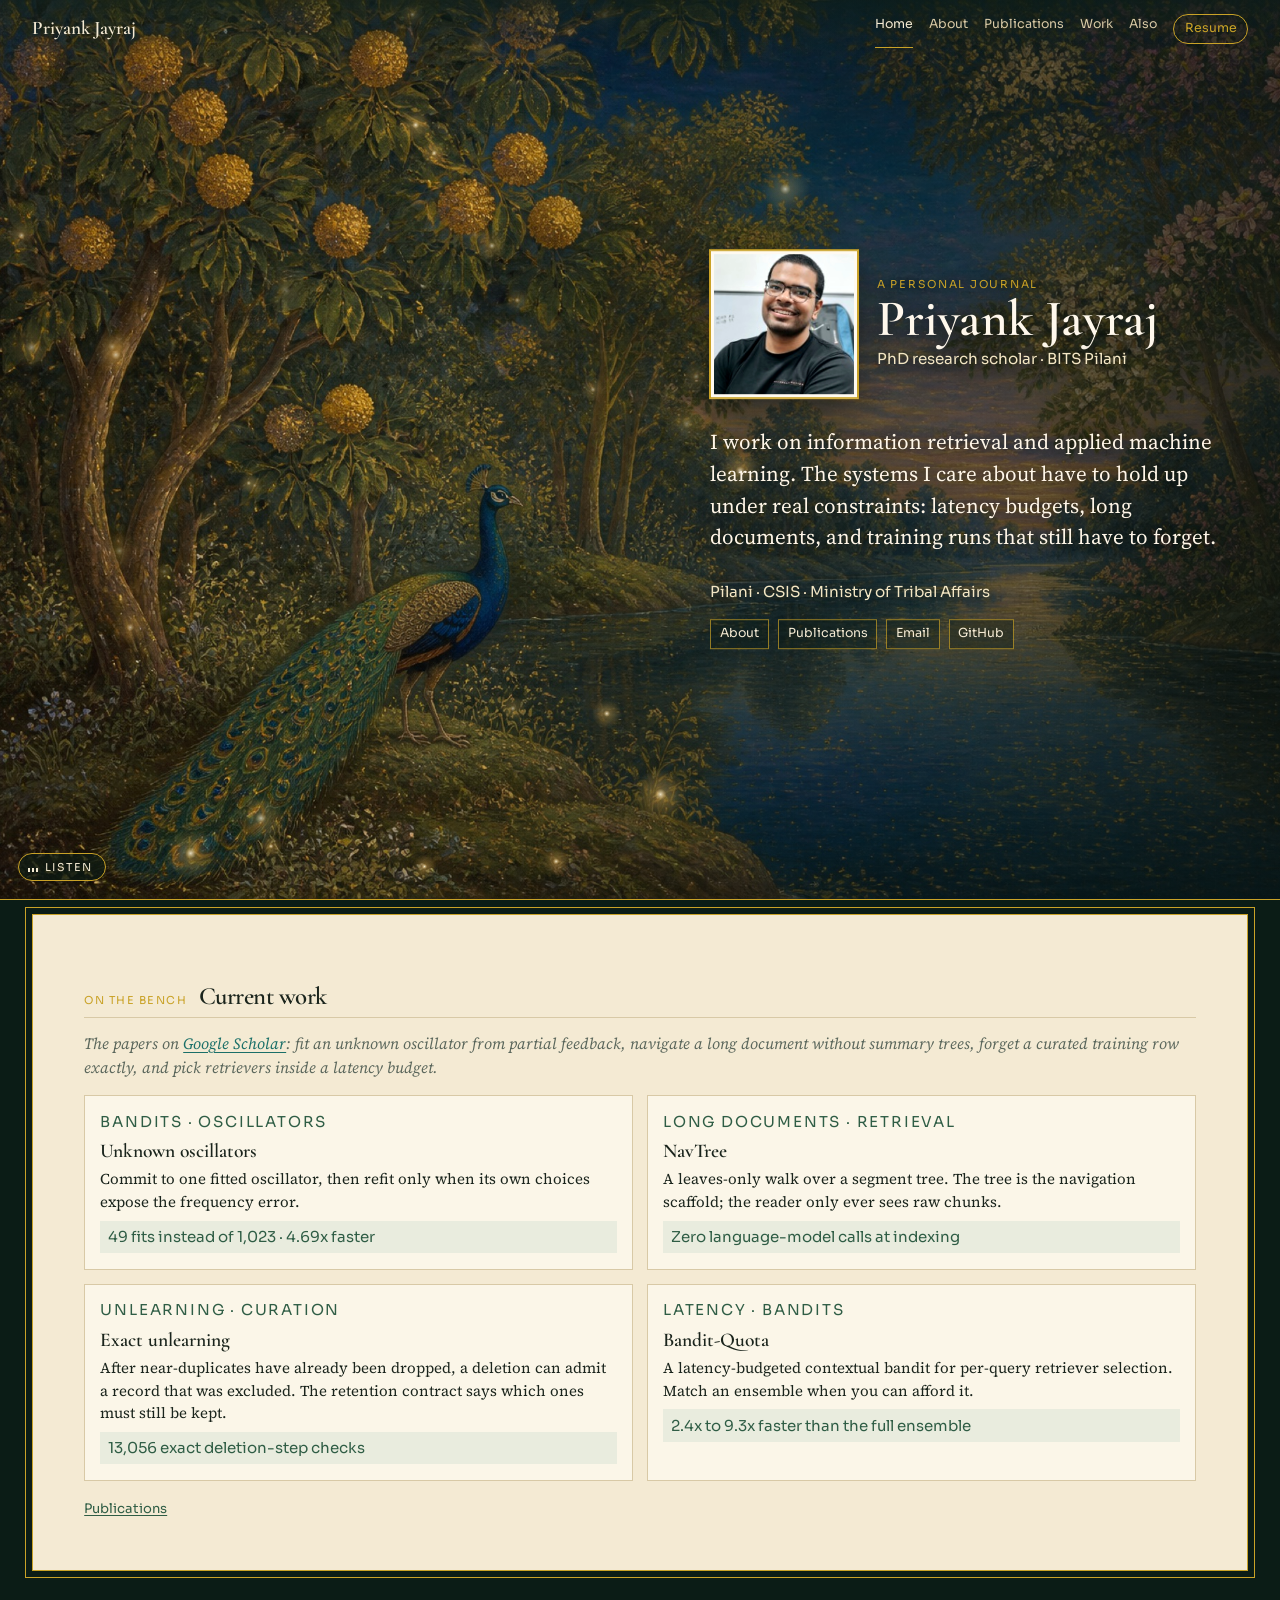
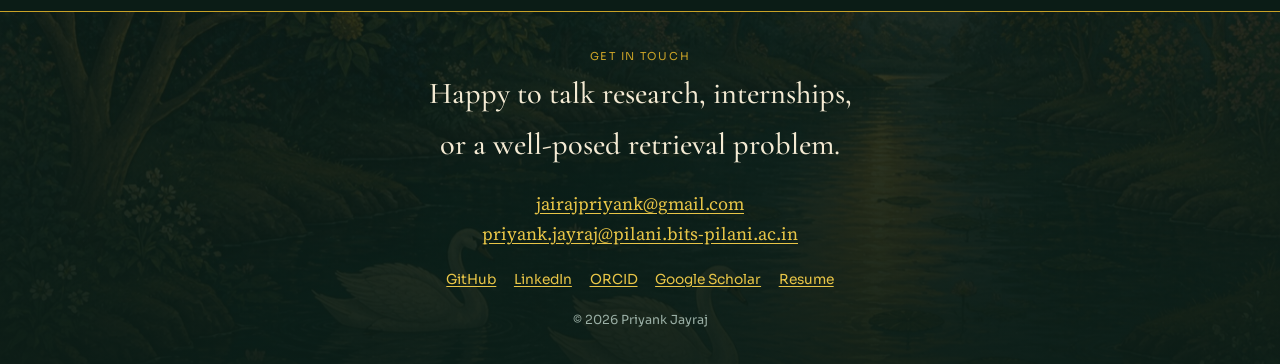
==== commit 592d60a1: "Dim the home details and line the portrait up with the name. The bright wash behind the text is gone" ====
--- a/index.html
+++ b/index.html
@@ -18,7 +18,7 @@
   <link rel="preconnect" href="https://fonts.googleapis.com">
   <link rel="preconnect" href="https://fonts.gstatic.com" crossorigin>
   <link href="https://fonts.googleapis.com/css2?family=Cormorant+Garamond:ital,wght@0,500;0,600;0,700;1,500&family=Source+Serif+4:opsz,wght@8..60,400;8..60,500;8..60,600&family=Sora:wght@400;500;600&display=swap" rel="stylesheet">
-  <link rel="stylesheet" href="styles.css?v=17">
+  <link rel="stylesheet" href="styles.css?v=18">
 
   <script type="application/ld+json">
   {
@@ -69,26 +69,28 @@
     </button>
     <audio id="grove-audio" loop preload="auto" src="assets/flute.mp3"></audio>
     <div class="cover-copy">
-      <span class="pfp-frame cover-pfp">
-        <img class="pfp" src="assets/photo.jpg" alt="Priyank Jayraj" width="640" height="640">
-      </span>
-      <div class="cover-text">
-        <p class="kicker">A personal journal</p>
-        <h1>Priyank Jayraj</h1>
-        <p class="role">PhD research scholar · BITS Pilani</p>
-        <p class="lede">
-          I work on information retrieval and applied machine learning.
-          The systems I care about have to hold up under real constraints:
-          latency budgets, long documents, and training runs that still have to forget.
-        </p>
-        <p class="byline">Pilani · CSIS · Ministry of Tribal Affairs</p>
-        <p class="masthead-links">
-          <a href="about.html">About</a>
-          <a href="publications.html">Publications</a>
-          <a href="mailto:jairajpriyank@gmail.com">Email</a>
-          <a href="https://github.com/skcpda">GitHub</a>
-        </p>
+      <div class="cover-identity">
+        <span class="pfp-frame cover-pfp">
+          <img class="pfp" src="assets/photo.jpg" alt="Priyank Jayraj" width="640" height="640">
+        </span>
+        <div class="cover-name">
+          <p class="kicker">A personal journal</p>
+          <h1>Priyank Jayraj</h1>
+          <p class="role">PhD research scholar · BITS Pilani</p>
+        </div>
       </div>
+      <p class="lede">
+        I work on information retrieval and applied machine learning.
+        The systems I care about have to hold up under real constraints:
+        latency budgets, long documents, and training runs that still have to forget.
+      </p>
+      <p class="byline">Pilani · CSIS · Ministry of Tribal Affairs</p>
+      <p class="masthead-links">
+        <a href="about.html">About</a>
+        <a href="publications.html">Publications</a>
+        <a href="mailto:jairajpriyank@gmail.com">Email</a>
+        <a href="https://github.com/skcpda">GitHub</a>
+      </p>
     </div>
   </section>
 
--- a/styles.css
+++ b/styles.css
@@ -174,7 +174,7 @@
   height: 100%;
   object-fit: cover;
   object-position: 36% 48%;
-  filter: brightness(1.12) saturate(1.06);
+  filter: brightness(1.02) saturate(1.04);
   animation: kenburns 28s ease-in-out infinite alternate;
 }
 
@@ -191,8 +191,13 @@
   position: absolute;
   inset: 0;
   z-index: 2;
-  background: linear-gradient(90deg, transparent 36%, rgba(255, 246, 220, 0.55) 100%);
-  mix-blend-mode: screen;
+  background: linear-gradient(
+    105deg,
+    rgba(8, 16, 12, 0) 0%,
+    rgba(8, 16, 12, 0) 34%,
+    rgba(8, 16, 12, 0.38) 56%,
+    rgba(8, 16, 12, 0.72) 100%
+  );
 }
 
 .cover-copy {
@@ -200,29 +205,33 @@
   position: absolute;
   right: max(1.6rem, calc((100% - var(--journal)) / 2));
   top: 50%;
-  display: grid;
-  grid-template-columns: auto minmax(0, 1fr);
-  gap: 1.35rem 1.7rem;
-  align-items: center;
-  width: min(46vw, 40rem);
+  display: flex;
+  flex-direction: column;
+  align-items: stretch;
+  gap: 0.85rem;
+  width: min(42vw, 36rem);
   max-width: calc(100% - 2.8rem);
   color: #f4ead3;
   transform: translateY(-50%);
 }
 
+.cover-identity {
+  display: grid;
+  grid-template-columns: 148px minmax(0, 1fr);
+  gap: 0.35rem 1.15rem;
+  align-items: center;
+}
+
 .cover .cover-pfp {
-  width: 232px;
-  height: 232px;
-  padding: 4px;
+  width: 148px;
+  height: 148px;
+  padding: 3px;
   background: #fffaf0;
-  box-shadow:
-    0 0 0 1px var(--gold),
-    0 0 42px rgba(255, 236, 190, 0.7),
-    0 16px 36px rgba(0, 0, 0, 0.3);
+  box-shadow: 0 0 0 1px var(--gold), 0 12px 26px rgba(0, 0, 0, 0.4);
 }
 
 .cover .cover-pfp .pfp {
-  filter: brightness(1.22) contrast(1.08) saturate(1.08);
+  filter: brightness(1.08) contrast(1.04);
 }
 
 .sound-toggle {
@@ -282,7 +291,7 @@
 .cover h1 {
   margin: 0;
   font-family: var(--display);
-  font-size: clamp(3.2rem, 5.6vw, 5.6rem);
+  font-size: clamp(2.7rem, 4vw, 4.15rem);
   font-weight: 600;
   line-height: 0.92;
   color: #fff8ec;
@@ -757,14 +766,17 @@
     top: auto;
     bottom: 1.25rem;
     width: auto;
-    grid-template-columns: 1fr;
     max-width: none;
     transform: none;
   }
 
+  .cover-identity {
+    grid-template-columns: 108px minmax(0, 1fr);
+  }
+
   .cover .cover-pfp {
-    width: 132px;
-    height: 132px;
+    width: 108px;
+    height: 108px;
   }
 
   .sound-toggle {
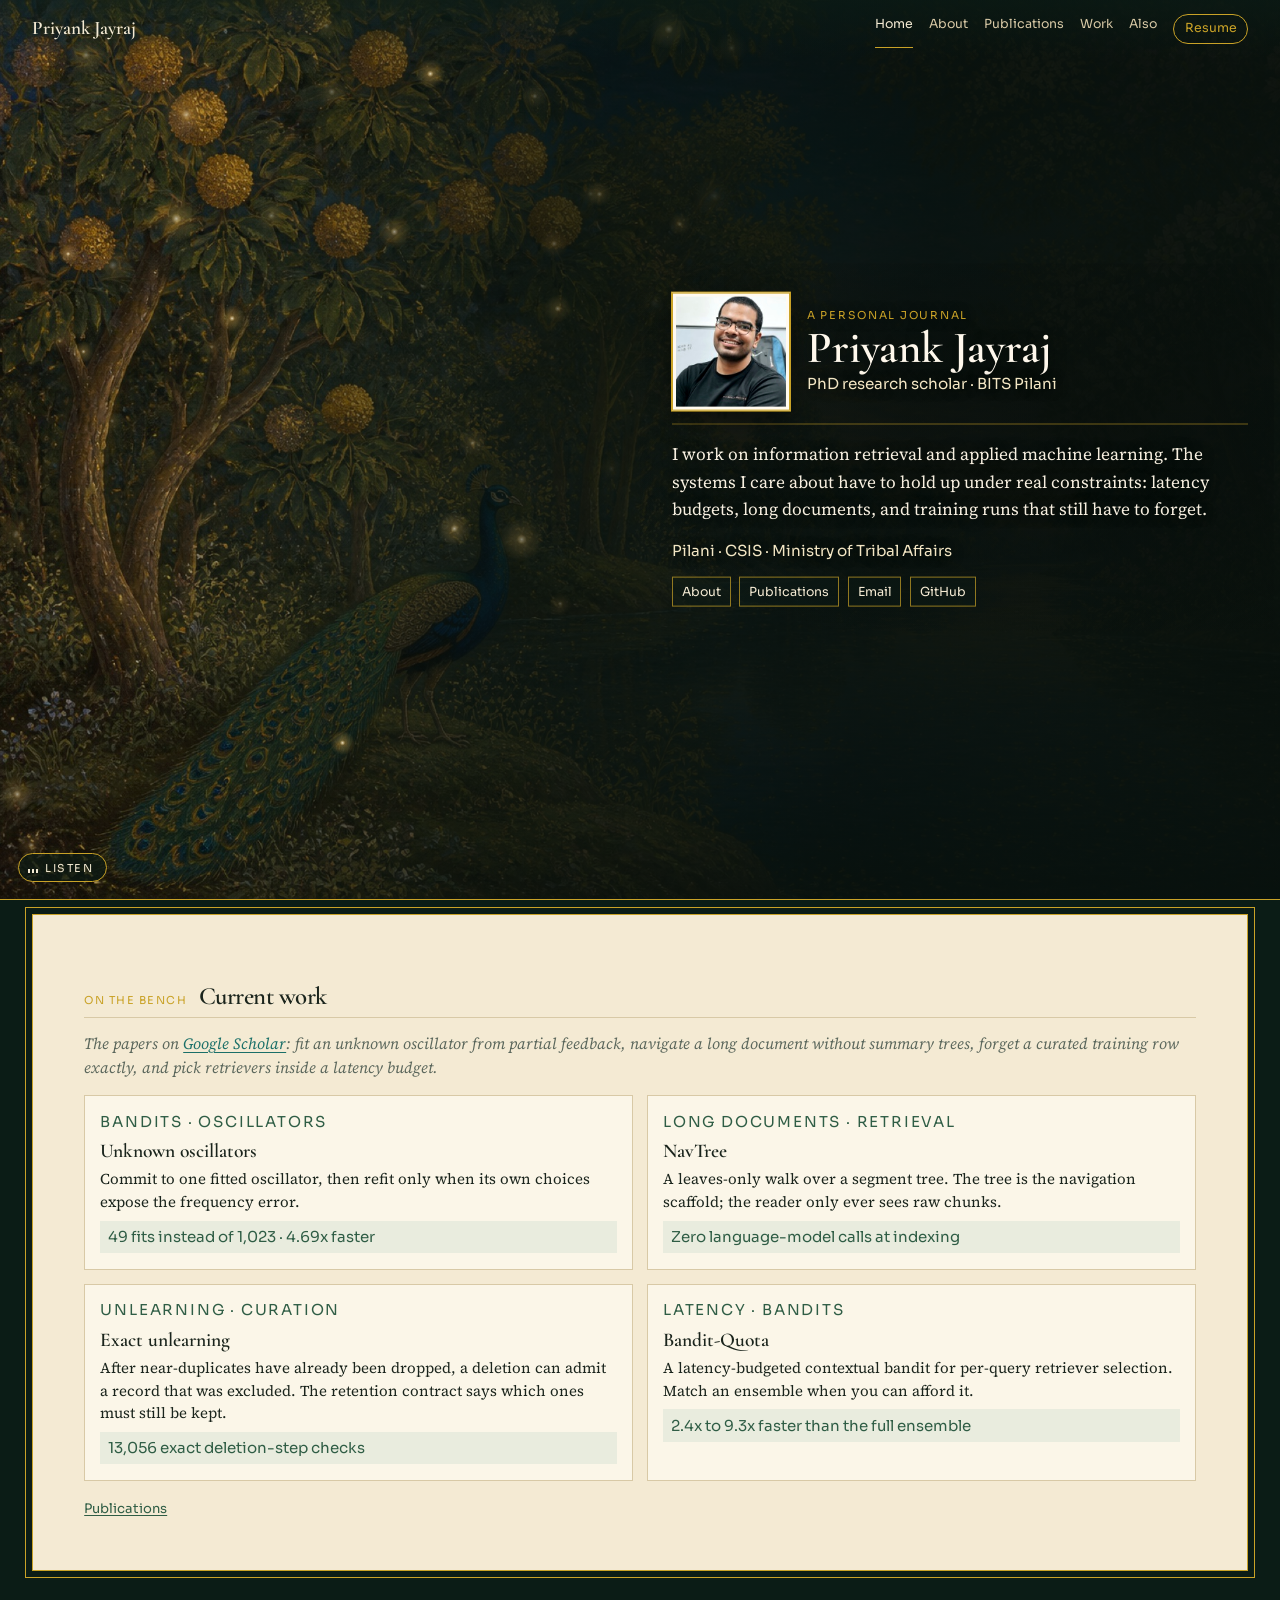
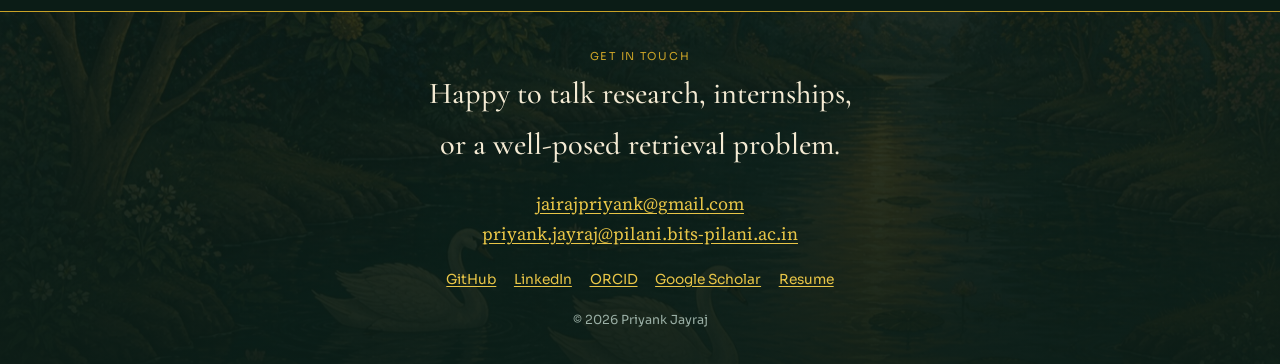
==== commit 27a1f0de: "Darken the home details and set the portrait beside the name. The writeup sits under a single rule s" ====
--- a/index.html
+++ b/index.html
@@ -18,7 +18,7 @@
   <link rel="preconnect" href="https://fonts.googleapis.com">
   <link rel="preconnect" href="https://fonts.gstatic.com" crossorigin>
   <link href="https://fonts.googleapis.com/css2?family=Cormorant+Garamond:ital,wght@0,500;0,600;0,700;1,500&family=Source+Serif+4:opsz,wght@8..60,400;8..60,500;8..60,600&family=Sora:wght@400;500;600&display=swap" rel="stylesheet">
-  <link rel="stylesheet" href="styles.css?v=18">
+  <link rel="stylesheet" href="styles.css?v=19">
 
   <script type="application/ld+json">
   {
--- a/styles.css
+++ b/styles.css
@@ -185,6 +185,8 @@
   width: 100%;
   height: 100%;
   pointer-events: none;
+  -webkit-mask-image: linear-gradient(100deg, #000 0%, #000 34%, transparent 56%);
+  mask-image: linear-gradient(100deg, #000 0%, #000 34%, transparent 56%);
 }
 
 .cover-shade {
@@ -192,11 +194,12 @@
   inset: 0;
   z-index: 2;
   background: linear-gradient(
-    105deg,
+    100deg,
     rgba(8, 16, 12, 0) 0%,
-    rgba(8, 16, 12, 0) 34%,
-    rgba(8, 16, 12, 0.38) 56%,
-    rgba(8, 16, 12, 0.72) 100%
+    rgba(8, 16, 12, 0.2) 18%,
+    rgba(8, 16, 12, 0.78) 42%,
+    rgba(8, 16, 12, 0.94) 68%,
+    rgba(8, 16, 12, 0.96) 100%
   );
 }
 
@@ -209,25 +212,36 @@
   flex-direction: column;
   align-items: stretch;
   gap: 0.85rem;
-  width: min(42vw, 36rem);
+  width: min(36rem, calc(100% - 3rem));
   max-width: calc(100% - 2.8rem);
-  color: #f4ead3;
+  color: #f7efe0;
   transform: translateY(-50%);
+}
+
+.cover-copy::before {
+  content: "";
+  position: absolute;
+  z-index: -1;
+  inset: -1.8rem -1.6rem -1.5rem -2rem;
+  background: radial-gradient(120% 100% at 72% 42%, rgba(6, 12, 10, 0.55), transparent 72%);
+  pointer-events: none;
 }
 
 .cover-identity {
   display: grid;
-  grid-template-columns: 148px minmax(0, 1fr);
-  gap: 0.35rem 1.15rem;
+  grid-template-columns: 118px minmax(0, 1fr);
+  gap: 0.2rem 1.05rem;
   align-items: center;
+  padding-bottom: 0.85rem;
+  border-bottom: 1px solid rgba(201, 162, 39, 0.55);
 }
 
 .cover .cover-pfp {
-  width: 148px;
-  height: 148px;
+  width: 118px;
+  height: 118px;
   padding: 3px;
   background: #fffaf0;
-  box-shadow: 0 0 0 1px var(--gold), 0 12px 26px rgba(0, 0, 0, 0.4);
+  box-shadow: 0 0 0 1px var(--gold), 0 10px 22px rgba(0, 0, 0, 0.45);
 }
 
 .cover .cover-pfp .pfp {
@@ -291,11 +305,11 @@
 .cover h1 {
   margin: 0;
   font-family: var(--display);
-  font-size: clamp(2.7rem, 4vw, 4.15rem);
+  font-size: clamp(2.5rem, 3.5vw, 3.55rem);
   font-weight: 600;
-  line-height: 0.92;
+  line-height: 0.95;
   color: #fff8ec;
-  text-shadow: 0 2px 18px rgba(8, 16, 12, 0.72);
+  text-shadow: 0 2px 16px rgba(8, 16, 12, 0.85);
 }
 
 .cover .kicker,
@@ -312,11 +326,11 @@
 }
 
 .cover .lede {
-  margin: 0.95rem 0 0.8rem;
-  max-width: none;
-  color: #fff6e8;
-  font-size: 1.32rem;
-  line-height: 1.5;
+  margin: 0.15rem 0 0;
+  max-width: 34rem;
+  color: #f7efe0;
+  font-size: 1.08rem;
+  line-height: 1.6;
 }
 
 .cover .masthead-links a {
@@ -796,13 +810,12 @@
 
   .cover-shade {
     background:
-      linear-gradient(to top, rgba(8, 16, 12, 0.55) 0%, rgba(8, 16, 12, 0.16) 42%, transparent 70%);
-    mix-blend-mode: normal;
+      linear-gradient(to top, rgba(8, 16, 12, 0.94) 0%, rgba(8, 16, 12, 0.82) 46%, rgba(8, 16, 12, 0.28) 72%, transparent 100%);
   }
 
   .cover-lights {
-    -webkit-mask-image: linear-gradient(to bottom, #000 0%, #000 40%, transparent 64%);
-    mask-image: linear-gradient(to bottom, #000 0%, #000 40%, transparent 64%);
+    -webkit-mask-image: linear-gradient(to bottom, #000 0%, #000 28%, transparent 48%);
+    mask-image: linear-gradient(to bottom, #000 0%, #000 28%, transparent 48%);
   }
 
   .folio-shell {
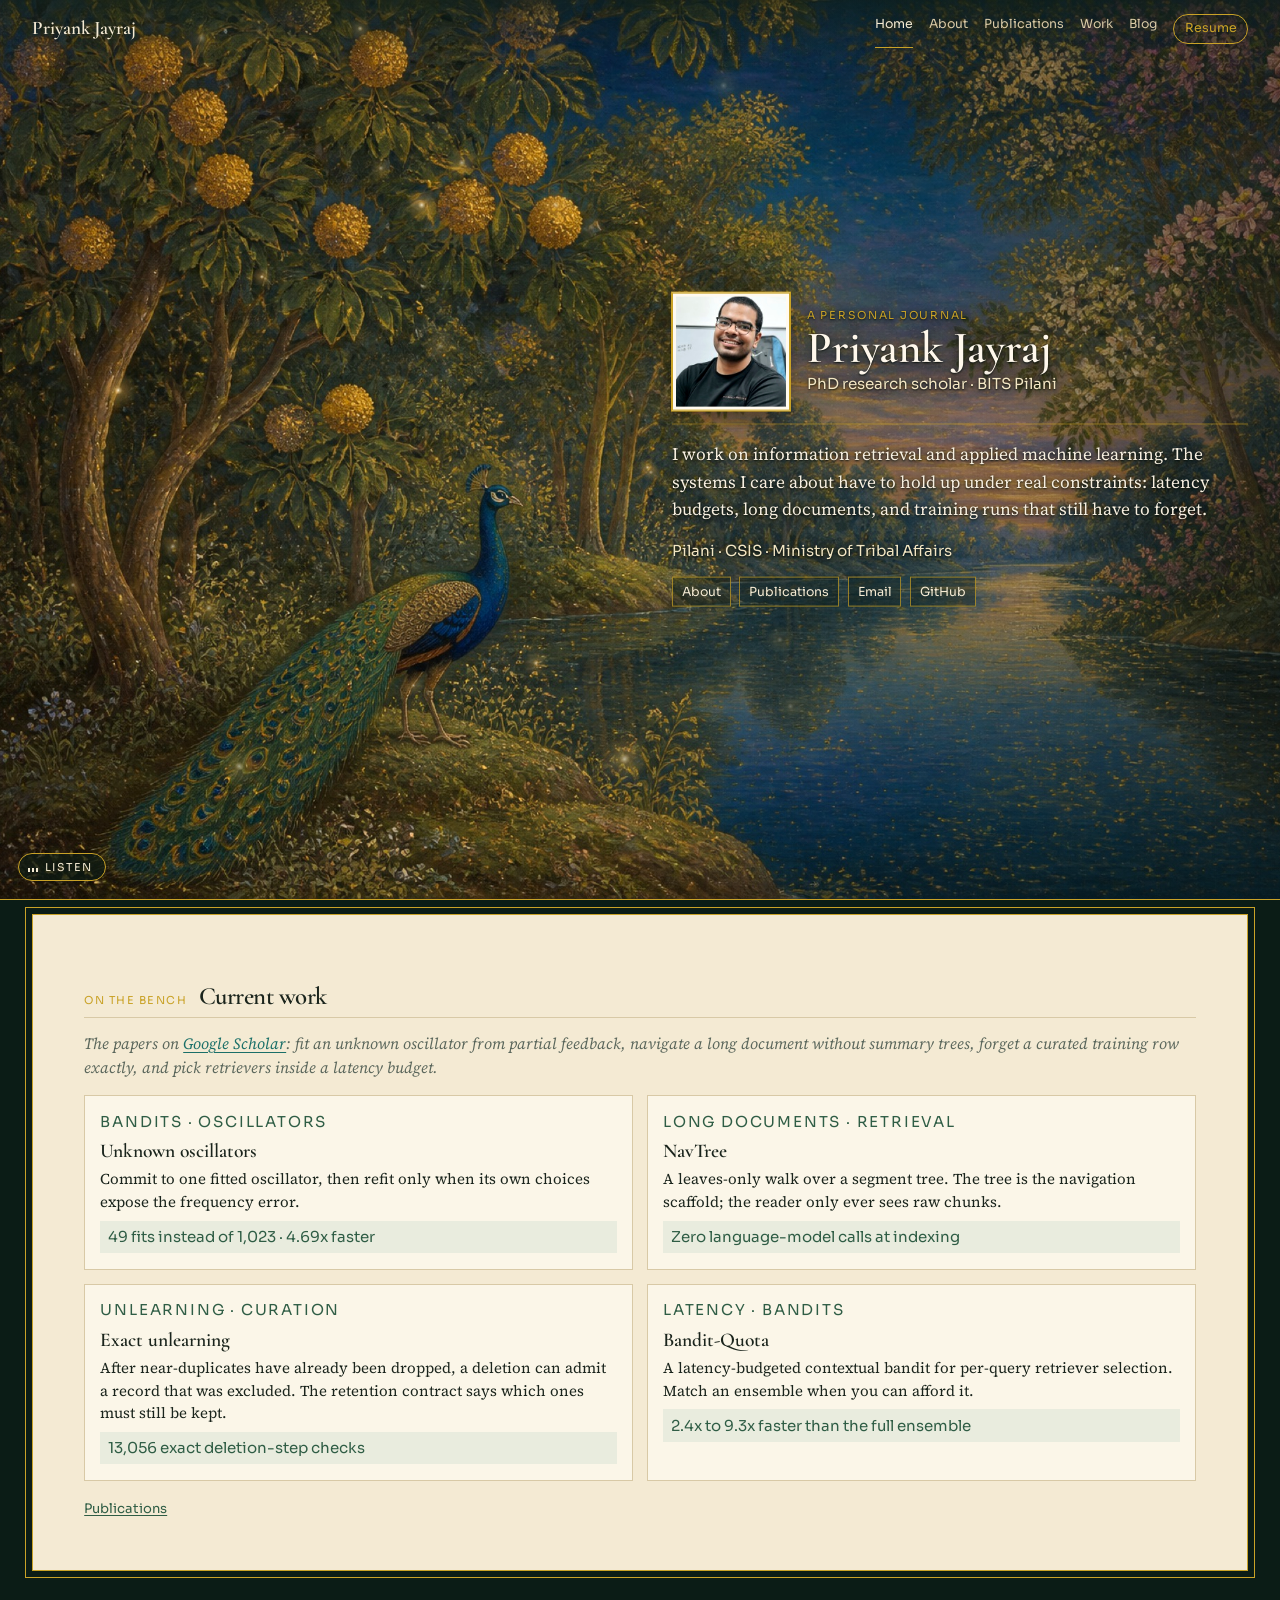
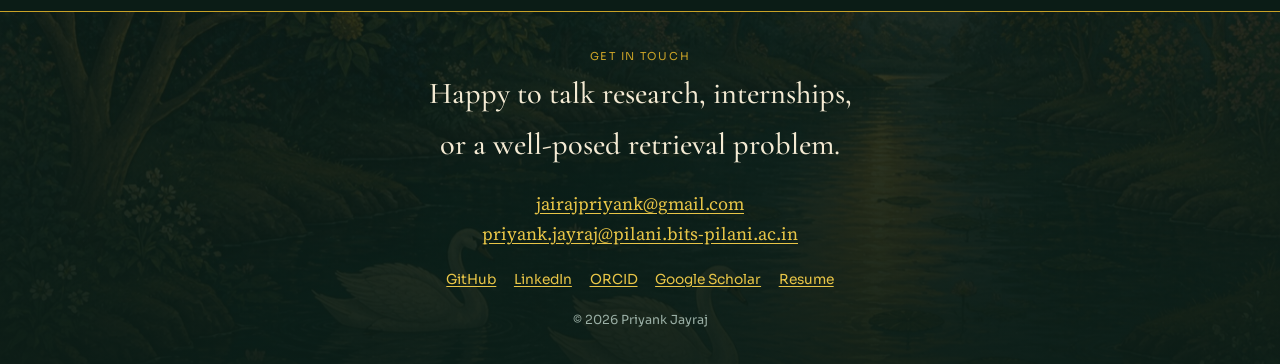
==== commit bfa8fb60: "Fold Also into About and open an empty Blog page. The old Also address now lands on that section, an" ====
--- a/index.html
+++ b/index.html
@@ -18,7 +18,7 @@
   <link rel="preconnect" href="https://fonts.googleapis.com">
   <link rel="preconnect" href="https://fonts.gstatic.com" crossorigin>
   <link href="https://fonts.googleapis.com/css2?family=Cormorant+Garamond:ital,wght@0,500;0,600;0,700;1,500&family=Source+Serif+4:opsz,wght@8..60,400;8..60,500;8..60,600&family=Sora:wght@400;500;600&display=swap" rel="stylesheet">
-  <link rel="stylesheet" href="styles.css?v=19">
+  <link rel="stylesheet" href="styles.css?v=20">
 
   <script type="application/ld+json">
   {
@@ -53,7 +53,7 @@
         <a href="about.html">About</a>
         <a href="publications.html">Publications</a>
         <a href="experience.html">Work</a>
-        <a href="also.html">Also</a>
+        <a href="blog.html">Blog</a>
         <a class="nav-cta" href="assets/Priyank_Jayraj_Resume.pdf" target="_blank" rel="noopener">Resume</a>
       </nav>
     </div>
--- a/styles.css
+++ b/styles.css
@@ -174,7 +174,7 @@
   height: 100%;
   object-fit: cover;
   object-position: 36% 48%;
-  filter: brightness(1.02) saturate(1.04);
+  filter: brightness(1.08) saturate(1.08);
   animation: kenburns 28s ease-in-out infinite alternate;
 }
 
@@ -185,8 +185,8 @@
   width: 100%;
   height: 100%;
   pointer-events: none;
-  -webkit-mask-image: linear-gradient(100deg, #000 0%, #000 34%, transparent 56%);
-  mask-image: linear-gradient(100deg, #000 0%, #000 34%, transparent 56%);
+  -webkit-mask-image: linear-gradient(100deg, #000 0%, #000 52%, transparent 70%);
+  mask-image: linear-gradient(100deg, #000 0%, #000 52%, transparent 70%);
 }
 
 .cover-shade {
@@ -196,10 +196,9 @@
   background: linear-gradient(
     100deg,
     rgba(8, 16, 12, 0) 0%,
-    rgba(8, 16, 12, 0.2) 18%,
-    rgba(8, 16, 12, 0.78) 42%,
-    rgba(8, 16, 12, 0.94) 68%,
-    rgba(8, 16, 12, 0.96) 100%
+    rgba(8, 16, 12, 0) 50%,
+    rgba(8, 16, 12, 0.22) 66%,
+    rgba(8, 16, 12, 0.48) 100%
   );
 }
 
@@ -218,15 +217,6 @@
   transform: translateY(-50%);
 }
 
-.cover-copy::before {
-  content: "";
-  position: absolute;
-  z-index: -1;
-  inset: -1.8rem -1.6rem -1.5rem -2rem;
-  background: radial-gradient(120% 100% at 72% 42%, rgba(6, 12, 10, 0.55), transparent 72%);
-  pointer-events: none;
-}
-
 .cover-identity {
   display: grid;
   grid-template-columns: 118px minmax(0, 1fr);
@@ -309,14 +299,14 @@
   font-weight: 600;
   line-height: 0.95;
   color: #fff8ec;
-  text-shadow: 0 2px 16px rgba(8, 16, 12, 0.85);
+  text-shadow: 0 2px 14px rgba(8, 16, 12, 0.95), 0 1px 2px rgba(8, 16, 12, 0.9);
 }
 
 .cover .kicker,
 .cover .role,
 .cover .byline,
 .cover .lede {
-  text-shadow: 0 1px 12px rgba(8, 16, 12, 0.7);
+  text-shadow: 0 1px 10px rgba(8, 16, 12, 0.95), 0 1px 2px rgba(8, 16, 12, 0.85);
 }
 
 .cover .role,
@@ -548,6 +538,12 @@
   gap: 0.85rem;
 }
 
+.blog-list {
+  display: flex;
+  flex-direction: column;
+  gap: 0.85rem;
+}
+
 .note {
   margin: 0;
   padding: 0.9rem 0.95rem 1rem;
@@ -810,12 +806,12 @@
 
   .cover-shade {
     background:
-      linear-gradient(to top, rgba(8, 16, 12, 0.94) 0%, rgba(8, 16, 12, 0.82) 46%, rgba(8, 16, 12, 0.28) 72%, transparent 100%);
+      linear-gradient(to top, rgba(8, 16, 12, 0.72) 0%, rgba(8, 16, 12, 0.28) 38%, transparent 62%);
   }
 
   .cover-lights {
-    -webkit-mask-image: linear-gradient(to bottom, #000 0%, #000 28%, transparent 48%);
-    mask-image: linear-gradient(to bottom, #000 0%, #000 28%, transparent 48%);
+    -webkit-mask-image: linear-gradient(to bottom, #000 0%, #000 42%, transparent 62%);
+    mask-image: linear-gradient(to bottom, #000 0%, #000 42%, transparent 62%);
   }
 
   .folio-shell {
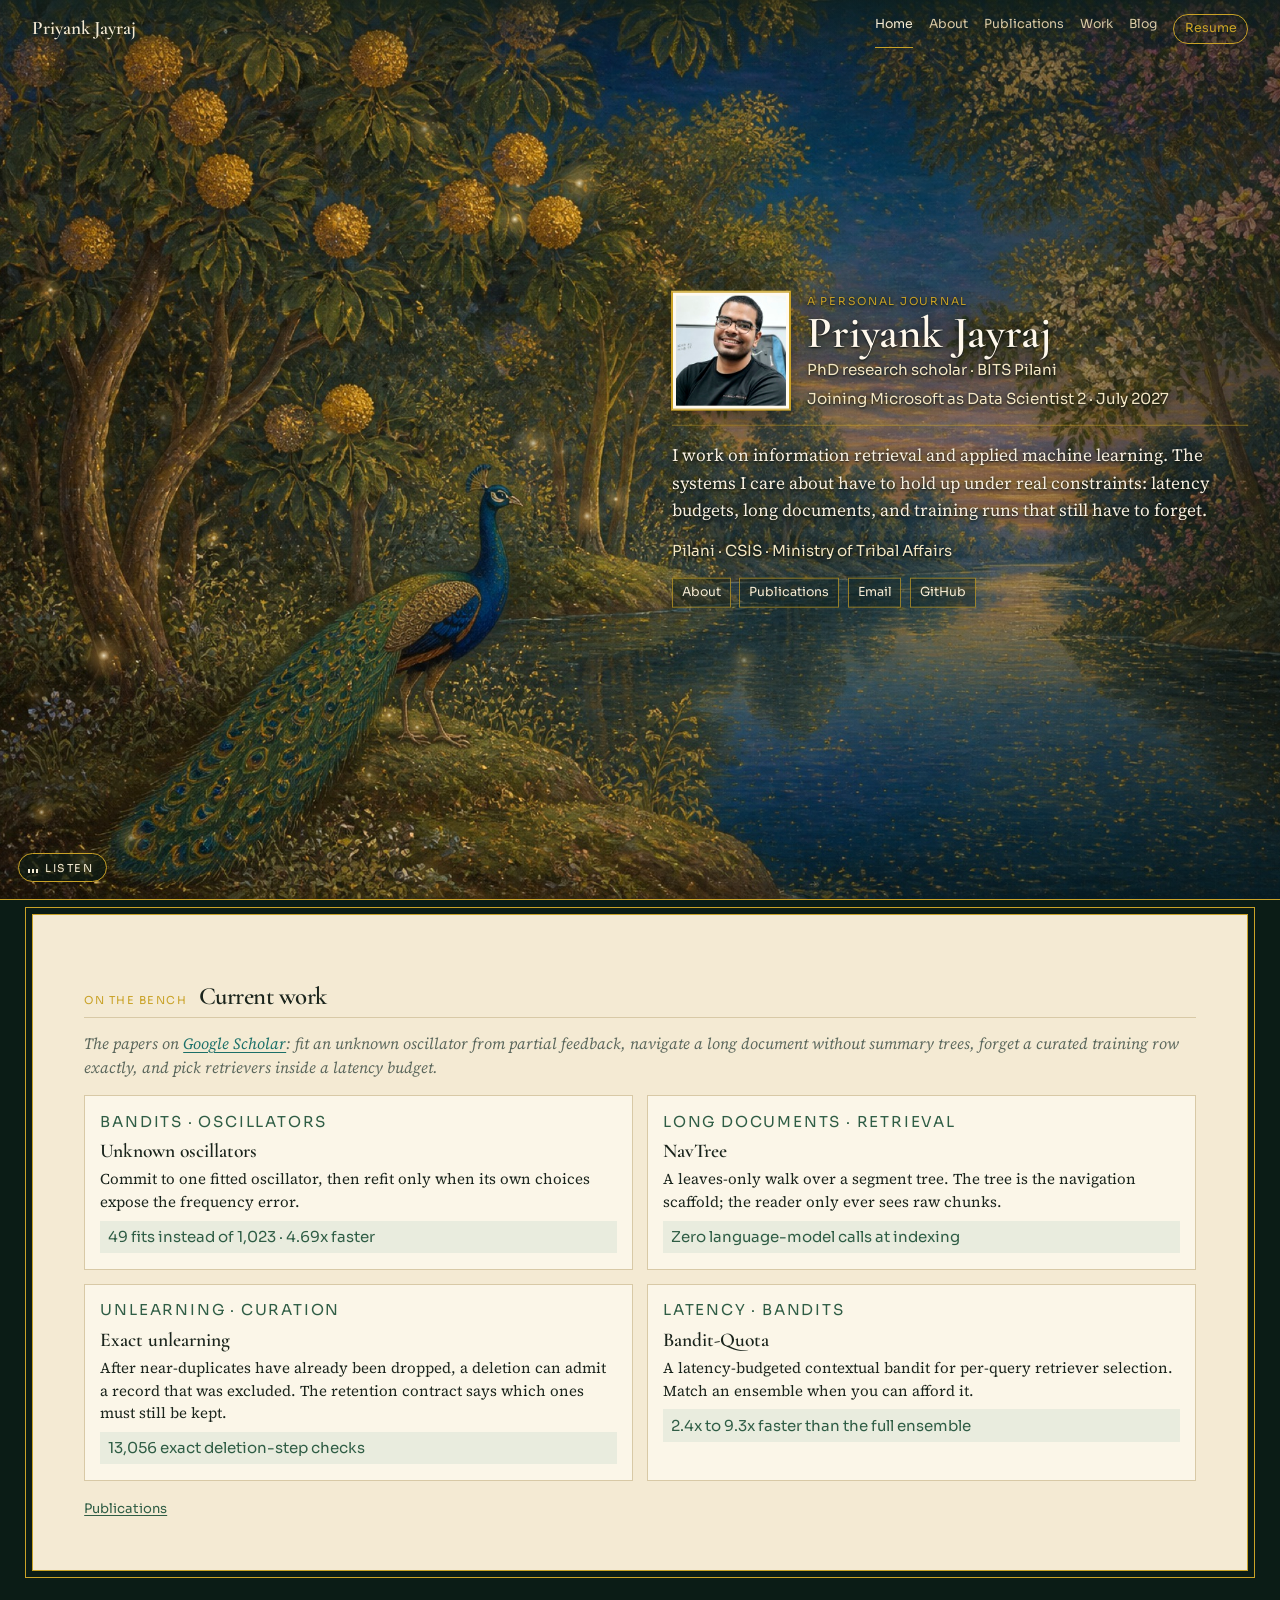
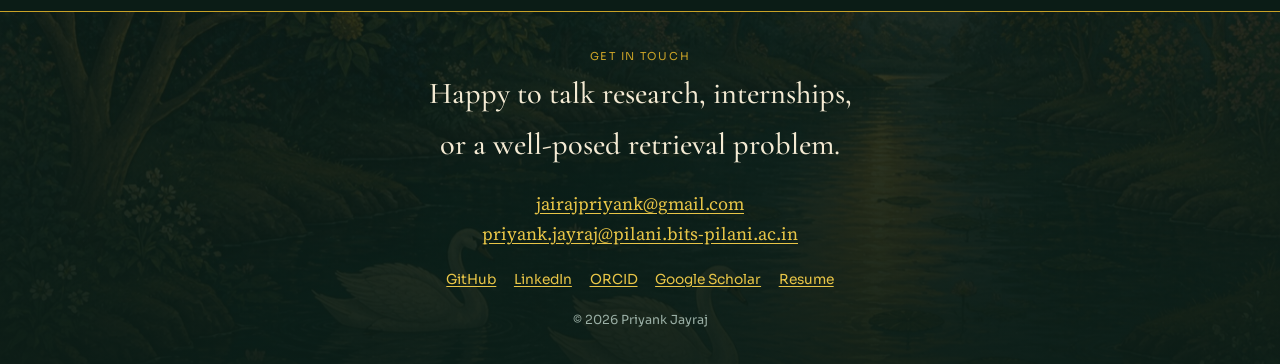
==== commit abba12dd: "Note the July 2027 Microsoft Data Scientist 2 start. The home cover, About page, and work list now s" ====
--- a/index.html
+++ b/index.html
@@ -77,6 +77,7 @@
           <p class="kicker">A personal journal</p>
           <h1>Priyank Jayraj</h1>
           <p class="role">PhD research scholar · BITS Pilani</p>
+          <p class="role">Joining Microsoft as Data Scientist 2 · July 2027</p>
         </div>
       </div>
       <p class="lede">
